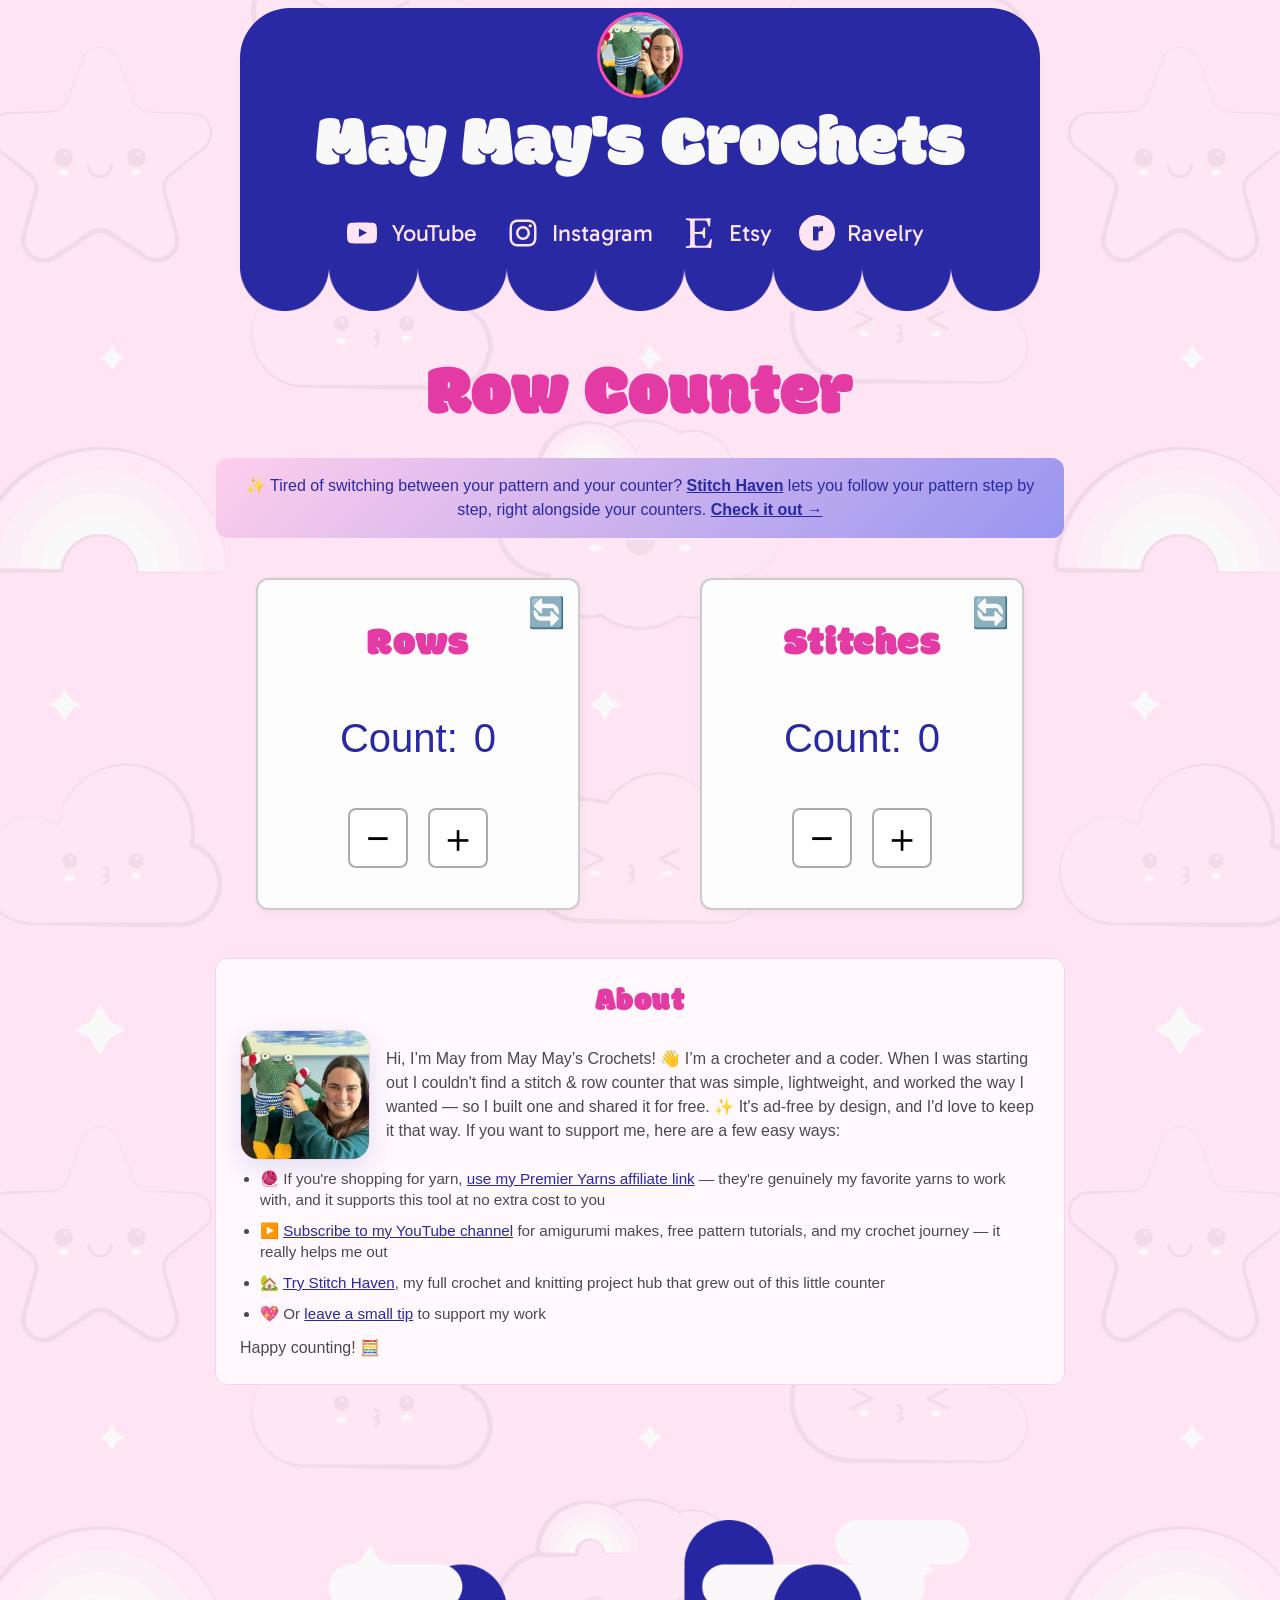
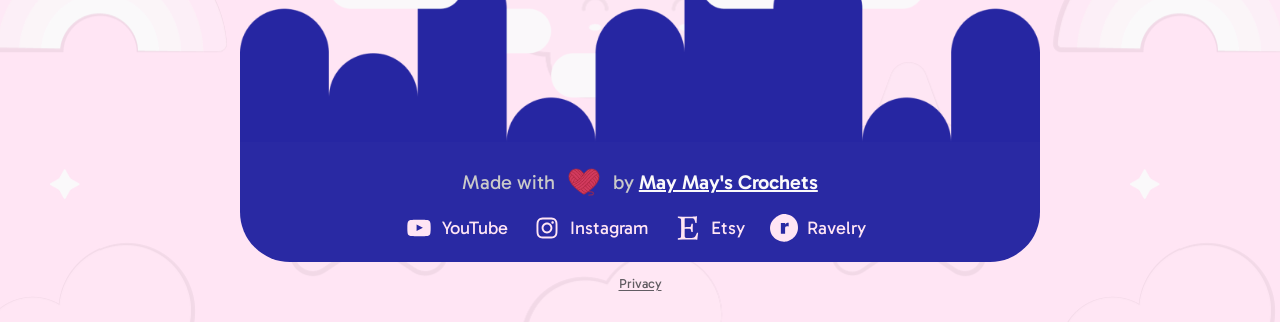
==== index.html @ 23182a5f "Add Etsy and Ravelry social links and move tip jar to the bottom of the list" ====
<!DOCTYPE html>
<html lang="en">
<head>
  <meta charset="UTF-8">
  <meta name="viewport" content="width=device-width, initial-scale=1">

  <script>
    // Redirect GitHub Pages URL to custom domain
    if (window.location.hostname === "maymillerricci.github.io") {
      window.location.replace("https://counter.maymayscrochets.com" + window.location.pathname + window.location.search + window.location.hash);
    }
  </script>

  <meta name="robots" content="max-image-preview:large">
  <title>Row and Stitch Counter for Crochet and Knitting</title>
  <meta name="description" content="Free, interactive row and stitch counter for crochet and knitting. Lightweight, easy to use, and no log-in required!">
  <link rel="canonical" href="https://counter.maymayscrochets.com/">
  <meta property="og:type" content="website">
  <meta property="og:title" content="Row and Stitch Counter for Crochet and Knitting">
  <meta property="og:url" content="https://counter.maymayscrochets.com/">
  <meta property="og:description" content="Free, interactive row and stitch counter for crochet and knitting. Lightweight, easy to use, and no log-in required!">
  <meta name="author" content="May May's Crochets">
  <meta property="og:site_name" content="May May&#039;s Crochets">
  <meta property="og:image" content="https://counter.maymayscrochets.com/yarn_heart.png">
  <meta property="og:image:width" content="1024">
  <meta property="og:image:height" content="1024">
  <meta property="og:image:alt" content="Yarn heart logo for row counter tool">
  <meta property="og:locale" content="en_US">
  <meta name="twitter:image" content="https://counter.maymayscrochets.com/yarn_heart.png">
  <meta name="twitter:card" content="summary_large_image">
  <meta name="twitter:title" content="Row and Stitch Counter for Crochet and Knitting">
  <meta name="twitter:description" content="Free, interactive row and stitch counter for crochet and knitting. Lightweight, easy to use, and no log-in required!">
  <meta name="google-site-verification" content="96zcWmvWQ5Y3mNIvaWmxEFenQrFo3_3DZJ_jO-Lgjtc">
  <link rel="icon" href="yarn_heart.png" sizes="32x32">
  <link rel="icon" href="yarn_heart.png" sizes="192x192">
  <link rel="apple-touch-icon" href="yarn_heart.png">
  <meta name="msapplication-TileImage" content="yarn_heart.png">
  <link rel="stylesheet" href="styles.css?v=20260907-links">
  <script src="counter.js?v=20260812-hygiene" defer></script>
</head>
<body>
  <div>
    <header class="site-header">
      <div class="site-header__panel">
        <a class="site-brand-logo" href="https://maymayscrochets.com/" target="_blank" rel="noopener">
          <img width="80" height="80" src="may_victor_frog_2-160.png" alt="May May's Crochets" decoding="async">
        </a>
        <p class="site-title">
          <a href="https://maymayscrochets.com" target="_blank" rel="noopener">May May's Crochets</a>
        </p>
        <ul class="social-links social-links--labeled">
          <li class="social-link">
            <a class="social-link__anchor"
               href="https://www.youtube.com/@MayMaysCrochets"
               target="_blank"
               rel="noopener nofollow">
              <svg width="24" height="24" viewBox="0 0 24 24" version="1.1"
                   xmlns="http://www.w3.org/2000/svg" aria-hidden="true"
                   focusable="false">
                <path
                  d="M21.8,8.001c0,0-0.195-1.378-0.795-1.985c-0.76-0.797-1.613-0.801-2.004-0.847c-2.799-0.202-6.997-0.202-6.997-0.202 h-0.009c0,0-4.198,0-6.997,0.202C4.608,5.216,3.756,5.22,2.995,6.016C2.395,6.623,2.2,8.001,2.2,8.001S2,9.62,2,11.238v1.517 c0,1.618,0.2,3.237,0.2,3.237s0.195,1.378,0.795,1.985c0.761,0.797,1.76,0.771,2.205,0.855c1.6,0.153,6.8,0.201,6.8,0.201 s4.203-0.006,7.001-0.209c0.391-0.047,1.243-0.051,2.004-0.847c0.6-0.607,0.795-1.985,0.795-1.985s0.2-1.618,0.2-3.237v-1.517 C22,9.62,21.8,8.001,21.8,8.001z M9.935,14.594l-0.001-5.62l5.404,2.82L9.935,14.594z"></path>
              </svg>
              <span class="social-link__label">YouTube</span>
            </a>
          </li>
          <li class="social-link">
            <a class="social-link__anchor"
               href="https://www.instagram.com/maymayscrochets/"
               target="_blank"
               rel="noopener nofollow">
              <svg width="24" height="24" viewBox="0 0 24 24" version="1.1"
                   xmlns="http://www.w3.org/2000/svg" aria-hidden="true"
                   focusable="false">
                <path
                  d="M12,4.622c2.403,0,2.688,0.009,3.637,0.052c0.877,0.04,1.354,0.187,1.671,0.31c0.42,0.163,0.72,0.358,1.035,0.673 c0.315,0.315,0.51,0.615,0.673,1.035c0.123,0.317,0.27,0.794,0.31,1.671c0.043,0.949,0.052,1.234,0.052,3.637 s-0.009,2.688-0.052,3.637c-0.04,0.877-0.187,1.354-0.31,1.671c-0.163,0.42-0.358,0.72-0.673,1.035 c-0.315,0.315-0.615,0.51-1.035,0.673c-0.317,0.123-0.794,0.27-1.671,0.31c-0.949,0.043-1.233,0.052-3.637,0.052 s-2.688-0.009-3.637-0.052c-0.877-0.04-1.354-0.187-1.671-0.31c-0.42-0.163-0.72-0.358-1.035-0.673 c-0.315-0.315-0.51-0.615-0.673-1.035c-0.123-0.317-0.27-0.794-0.31-1.671C4.631,14.688,4.622,14.403,4.622,12 s0.009-2.688,0.052-3.637c0.04-0.877,0.187-1.354,0.31-1.671c0.163-0.42,0.358-0.72,0.673-1.035 c0.315-0.315,0.615-0.51,1.035-0.673c0.317-0.123,0.794-0.27,1.671-0.31C9.312,4.631,9.597,4.622,12,4.622 M12,3 C9.556,3,9.249,3.01,8.289,3.054C7.331,3.098,6.677,3.25,6.105,3.472C5.513,3.702,5.011,4.01,4.511,4.511 c-0.5,0.5-0.808,1.002-1.038,1.594C3.25,6.677,3.098,7.331,3.054,8.289C3.01,9.249,3,9.556,3,12c0,2.444,0.01,2.751,0.054,3.711 c0.044,0.958,0.196,1.612,0.418,2.185c0.23,0.592,0.538,1.094,1.038,1.594c0.5,0.5,1.002,0.808,1.594,1.038 c0.572,0.222,1.227,0.375,2.185,0.418C9.249,20.99,9.556,21,12,21s2.751-0.01,3.711-0.054c0.958-0.044,1.612-0.196,2.185-0.418 c0.592-0.23,1.094-0.538,1.594-1.038c0.5-0.5,0.808-1.002,1.038-1.594c0.222-0.572,0.375-1.227,0.418-2.185 C20.99,14.751,21,14.444,21,12s-0.01-2.751-0.054-3.711c-0.044-0.958-0.196-1.612-0.418-2.185c-0.23-0.592-0.538-1.094-1.038-1.594 c-0.5-0.5-1.002-0.808-1.594-1.038c-0.572-0.222-1.227-0.375-2.185-0.418C14.751,3.01,14.444,3,12,3L12,3z M12,7.378 c-2.552,0-4.622,2.069-4.622,4.622S9.448,16.622,12,16.622s4.622-2.069,4.622-4.622S14.552,7.378,12,7.378z M12,15 c-1.657,0-3-1.343-3-3s1.343-3,3-3s3,1.343,3,3S13.657,15,12,15z M16.804,6.116c-0.596,0-1.08,0.484-1.08,1.08 s0.484,1.08,1.08,1.08c0.596,0,1.08-0.484,1.08-1.08S17.401,6.116,16.804,6.116z"></path>
              </svg>
              <span class="social-link__label">Instagram</span>
            </a>
          </li>
          <li class="social-link">
            <a class="social-link__anchor"
               href="https://www.etsy.com/shop/MayMaysCrochets"
               target="_blank"
               rel="noopener nofollow">
              <svg width="24" height="24" viewBox="0 0 24 24" version="1.1"
                   xmlns="http://www.w3.org/2000/svg" aria-hidden="true"
                   focusable="false">
                <path
                  d="M9.16033,4.038c0-.27174.02717-.43478.48913-.43478h6.22283c1.087,0,1.68478.92391,2.11957,2.663l.35326,1.38587h1.05978C19.59511,3.712,19.75815,2,19.75815,2s-2.663.29891-4.23913.29891h-7.962L3.29076,2.163v1.1413L4.731,3.57609c1.00543.19022,1.25.40761,1.33152,1.33152,0,0,.08152,2.71739.08152,7.20109s-.08152,7.17391-.08152,7.17391c0,.81522-.32609,1.11413-1.33152,1.30435l-1.44022.27174V22l4.2663-.13587h7.11957c1.60326,0,5.32609.13587,5.32609.13587.08152-.97826.625-5.40761.70652-5.89674H19.7038L18.644,18.52174c-.84239,1.90217-2.06522,2.038-3.42391,2.038H11.1712c-1.3587,0-2.01087-.54348-2.01087-1.712V12.65217s3.0163,0,3.99457.08152c.76087.05435,1.22283.27174,1.46739,1.33152l.32609,1.413h1.16848l-.08152-3.55978.163-3.587H15.02989l-.38043,1.57609c-.24457,1.03261-.40761,1.22283-1.46739,1.33152-1.38587.13587-4.02174.1087-4.02174.1087Z"></path>
              </svg>
              <span class="social-link__label">Etsy</span>
            </a>
          </li>
          <li class="social-link">
            <a class="social-link__anchor"
               href="https://www.ravelry.com/designers/may-mays-crochets"
               target="_blank"
               rel="noopener nofollow">
              <svg width="24" height="24" viewBox="0 0 32 32" version="1.1"
                   xmlns="http://www.w3.org/2000/svg" aria-hidden="true"
                   focusable="false">
                <path
                  d="M31.9225935,14.3830343 C31.843192,13.7034202 31.8108728,13.0142115 31.676409,12.3457909 C31.513217,11.5338519 31.3049377,10.7255108 31.04399,9.9399568 C30.5879302,8.56673641 29.921995,7.29385906 29.0146633,6.1605025 C28.6216459,5.66958121 28.2234414,5.17666106 27.7777556,4.73491185 C26.8480798,3.81383478 25.8118703,3.0246828 24.6810973,2.36105956 C23.5028429,1.6694522 22.2667332,1.10897041 20.952818,0.739580119 C20.2286284,0.536095643 19.4888778,0.382582797 18.7499252,0.239064276 C18.3042394,0.1527133 17.8461845,0.129526464 17.3941147,0.0759568771 C17.3733666,0.0735582388 17.3546135,0.0523702679 17.3350623,0.0395775307 C16.6276309,0.0399773037 15.9201995,0.0399773037 15.2127681,0.0399773037 C15.0543641,0.0655627781 14.8967581,0.100742805 14.7371571,0.115534408 C13.9690773,0.187093781 13.2233416,0.363793464 12.485586,0.582069542 C11.5774564,0.85031725 10.7100249,1.21930776 9.8717207,1.65705924 C8.99351621,2.11599869 8.16199501,2.65209433 7.36877805,3.24495774 C6.96339152,3.54798571 6.56239401,3.86020845 6.18733167,4.19921598 C5.51860349,4.80447236 4.8482793,5.41092806 4.22024938,6.05736106 C3.37197007,6.93086515 2.6405985,7.90071453 2.00857855,8.94612103 C1.44837905,9.8731947 0.988329177,10.8438436 0.661546135,11.8772569 C0.425735661,12.6236332 0.255361596,13.3828022 0.156009975,14.1619598 C0.0570573566,14.9391186 0.0147630923,15.7186761 0.0538653367,16.4970342 C0.098553616,17.3825314 0.180349127,18.2652303 0.344738155,19.1419326 C0.572568579,20.3568428 0.928877805,21.5237803 1.44438903,22.6451437 C1.87092269,23.5722174 2.40399002,24.4309299 3.02204489,25.2432687 C3.54034913,25.9240821 4.1272818,26.5397326 4.75451372,27.1110083 C5.59561097,27.8769734 6.51690773,28.5413962 7.50084788,29.1214669 C8.66753117,29.8094763 9.89206983,30.3575651 11.1752618,30.7829236 C12.0482793,31.0723593 12.9416459,31.2786422 13.8465835,31.4293566 C14.245586,31.495719 14.6533666,31.5117099 15.0567581,31.5524867 C15.0838903,31.5552851 15.1090274,31.5768729 15.1349626,31.5892659 C15.842394,31.5892659 16.5498254,31.5892659 17.2572569,31.5892659 C17.4220449,31.5636804 17.5860349,31.5277008 17.75202,31.5141085 C18.8257357,31.4265582 19.8623441,31.1635076 20.8734165,30.8097084 C22.0041895,30.4135334 23.0886783,29.9074207 24.0909726,29.2441972 C24.7317706,28.8204378 25.3657855,28.3846852 25.9798504,27.9233471 C26.3600998,27.6375094 26.7020449,27.2989016 27.0515711,26.9730866 C27.3121197,26.7300246 27.5618953,26.4749694 27.8080798,26.2171158 C28.6012968,25.3843885 29.285985,24.4685085 29.8737157,23.4802696 C30.5009476,22.4256683 31.0144638,21.3174974 31.3396509,20.1329699 C31.527581,19.4485585 31.6648379,18.7497552 31.8008978,18.052551 C31.8687282,17.705548 31.8830923,17.3477512 31.9237905,16.9951514 C31.9261845,16.9743632 31.9473317,16.9555738 31.9600998,16.9359849 C31.9600998,16.1240459 31.9600998,15.3121069 31.9600998,14.5001678 C31.9473317,14.4609901 31.9273815,14.4230116 31.9225935,14.3830343 Z M21.3326683,14.3074772 C21.3326683,14.3074772 20.2433915,14.1115884 19.4613466,14.1115884 C17.6738155,14.1115884 17.2548628,15.0910324 17.2548628,16.5462062 L17.2548628,22.702711 L12.4229426,22.702711 L12.4229426,10.1658286 L17.2548628,10.1658286 L17.2548628,12.264637 C17.8413965,10.5016379 19.0144638,9.88598744 21.3326683,9.88598744 L21.3326683,14.3074772 L21.3326683,14.3074772 Z"></path>
              </svg>
              <span class="social-link__label">Ravelry</span>
            </a>
          </li>
        </ul>
        <figure class="site-header__decoration">
          <img src="sub-elipses_1_bot.png" alt="" width="900" height="50">
        </figure>
      </div>
    </header>
    <div class="page-content">
      <main class="counter-page">
        <div class="counter-page__heading">
          <h1 class="page-title">Row Counter</h1>
        </div>
        <div class="counter-page__body">
          <!-- Stitch Haven Banner -->
          <div class="stitch-haven-banner">
            <p>
              ✨ Tired of switching between your pattern and your counter?
              <a href="https://stitchhaven.maymayscrochets.com?utm_source=counter"
                 target="_blank" rel="noopener" class="stitch-haven-link">
                Stitch Haven</a> lets you follow your pattern step by step, right alongside your counters.
              <a href="https://stitchhaven.maymayscrochets.com?utm_source=counter"
                 target="_blank" rel="noopener" class="stitch-haven-link">
                Check it out →
              </a>
            </p>
          </div>
          <div class="counter-wrapper">
            <!-- Rows Counter -->
          <div class="counter-box" data-counter-key="rowsCounter">
            <button class="reset-button" type="button" data-action="reset"
                    aria-label="Reset row count" title="Reset">🔄
              </button>
              <h2>Rows</h2>
              <div class="counter-display">
                Count: <span id="rowsCounter" role="status" aria-label="Row count">0</span>
              </div>
              <div class="counter-controls">
              <button class="control-button" type="button" data-action="decrease"
                      aria-label="Decrease row count" title="Decrease">
                  −
                </button>
              <button class="control-button" type="button" data-action="increase"
                      aria-label="Increase row count" title="Increase">
                  ＋
                </button>
              </div>
            </div>

            <!-- Stitches Counter -->
          <div class="counter-box" data-counter-key="stitchesCounter">
            <button class="reset-button" type="button" data-action="reset"
                    aria-label="Reset stitch count" title="Reset">🔄
              </button>
              <h2>Stitches</h2>
              <div class="counter-display">
                Count: <span id="stitchesCounter" role="status" aria-label="Stitch count">0</span>
              </div>
              <div class="counter-controls">
              <button class="control-button" type="button" data-action="decrease"
                      aria-label="Decrease stitch count" title="Decrease">
                  −
                </button>
              <button class="control-button" type="button" data-action="increase"
                      aria-label="Increase stitch count" title="Increase">
                  ＋
                </button>
              </div>
            </div>
          </div>
          <!-- Support Section -->
          <section class="about-card">
            <h2>About</h2>
            <div class="about-card__intro">
              <img class="about-card__photo" src="may_victor_frog.webp" alt="May holding a crocheted Victor Frog amigurumi plush" width="128" height="128" loading="lazy" decoding="async">
              <p class="about-card__bio">
                Hi, I’m May from May May’s Crochets! 👋 I’m a crocheter and a coder.
                When I was starting out I couldn't find a stitch & row counter that was simple, lightweight, and worked the way I wanted — so I built one and shared it for free. ✨
                It's ad-free by design, and I'd love to keep it that way. If you want to support me, here are a few easy ways:
              </p>
            </div>
            <ul class="about-card__links">
              <li>🧶 If you're shopping for yarn, <a href="https://referral.premieryarns.com/nnw3n" target="_blank" rel="noopener nofollow">use my Premier Yarns affiliate link</a> — they're genuinely my favorite yarns to work with, and it supports this tool at no extra cost to you</li>
              <li>▶️ <a href="https://www.youtube.com/@MayMaysCrochets?sub_confirmation=1" target="_blank" rel="noopener">Subscribe to my YouTube channel</a> for amigurumi makes, free pattern tutorials, and my crochet journey — it really helps me out</li>
              <li>🏡 <a href="https://stitchhaven.maymayscrochets.com?utm_source=counter&utm_content=support_section" target="_blank" rel="noopener">Try Stitch Haven</a>, my full crochet and knitting project hub that grew out of this little counter</li>
              <li>💖 Or <a href="https://buy.stripe.com/3cI8wP3OqcII6uLcLv7AI00" target="_blank" rel="noopener">leave a small tip</a> to support my work</li>
            </ul>
            <p class="about-card__closing">
              Happy counting! 🧮
            </p>
          </section>
        </div>
      </main>
    </div>
    <footer class="site-footer">
      <div class="site-footer__inner">
          <figure class="site-footer__decoration">
            <img src="footer_mountains-1024x284.png" alt="" width="1024" height="284">
          </figure>
        <div class="site-footer__panel">
          <div class="site-footer__content">
            <p class="footer-credit">
              <span class="footer-credit__made">
                Made with <img src="yarn_heart.png" alt="love" width="500" height="500">
              </span>
              <span class="footer-credit__by">
                by <a href="https://maymayscrochets.com" target="_blank" rel="noopener">May May's Crochets</a>
              </span>
            </p>
            <ul class="social-links social-links--labeled">
              <li class="social-link">
                <a class="social-link__anchor"
                   href="https://www.youtube.com/@MayMaysCrochets"
                   target="_blank"
                   rel="noopener nofollow">
                  <svg width="24" height="24" viewBox="0 0 24 24" version="1.1"
                       xmlns="http://www.w3.org/2000/svg" aria-hidden="true"
                       focusable="false">
                    <path
                      d="M21.8,8.001c0,0-0.195-1.378-0.795-1.985c-0.76-0.797-1.613-0.801-2.004-0.847c-2.799-0.202-6.997-0.202-6.997-0.202 h-0.009c0,0-4.198,0-6.997,0.202C4.608,5.216,3.756,5.22,2.995,6.016C2.395,6.623,2.2,8.001,2.2,8.001S2,9.62,2,11.238v1.517 c0,1.618,0.2,3.237,0.2,3.237s0.195,1.378,0.795,1.985c0.761,0.797,1.76,0.771,2.205,0.855c1.6,0.153,6.8,0.201,6.8,0.201 s4.203-0.006,7.001-0.209c0.391-0.047,1.243-0.051,2.004-0.847c0.6-0.607,0.795-1.985,0.795-1.985s0.2-1.618,0.2-3.237v-1.517 C22,9.62,21.8,8.001,21.8,8.001z M9.935,14.594l-0.001-5.62l5.404,2.82L9.935,14.594z"></path>
                  </svg>
                  <span class="social-link__label">YouTube</span>
                </a>
              </li>
              <li class="social-link">
                <a class="social-link__anchor"
                   href="https://www.instagram.com/maymayscrochets/"
                   target="_blank"
                   rel="noopener nofollow">
                  <svg width="24" height="24" viewBox="0 0 24 24" version="1.1"
                       xmlns="http://www.w3.org/2000/svg" aria-hidden="true"
                       focusable="false">
                    <path
                      d="M12,4.622c2.403,0,2.688,0.009,3.637,0.052c0.877,0.04,1.354,0.187,1.671,0.31c0.42,0.163,0.72,0.358,1.035,0.673 c0.315,0.315,0.51,0.615,0.673,1.035c0.123,0.317,0.27,0.794,0.31,1.671c0.043,0.949,0.052,1.234,0.052,3.637 s-0.009,2.688-0.052,3.637c-0.04,0.877-0.187,1.354-0.31,1.671c-0.163,0.42-0.358,0.72-0.673,1.035 c-0.315,0.315-0.615,0.51-1.035,0.673c-0.317,0.123-0.794,0.27-1.671,0.31c-0.949,0.043-1.233,0.052-3.637,0.052 s-2.688-0.009-3.637-0.052c-0.877-0.04-1.354-0.187-1.671-0.31c-0.42-0.163-0.72-0.358-1.035-0.673 c-0.315-0.315-0.51-0.615-0.673-1.035c-0.123-0.317-0.27-0.794-0.31-1.671C4.631,14.688,4.622,14.403,4.622,12 s0.009-2.688,0.052-3.637c0.04-0.877,0.187-1.354,0.31-1.671c0.163-0.42,0.358-0.72,0.673-1.035 c0.315-0.315,0.615-0.51,1.035-0.673c0.317-0.123,0.794-0.27,1.671-0.31C9.312,4.631,9.597,4.622,12,4.622 M12,3 C9.556,3,9.249,3.01,8.289,3.054C7.331,3.098,6.677,3.25,6.105,3.472C5.513,3.702,5.011,4.01,4.511,4.511 c-0.5,0.5-0.808,1.002-1.038,1.594C3.25,6.677,3.098,7.331,3.054,8.289C3.01,9.249,3,9.556,3,12c0,2.444,0.01,2.751,0.054,3.711 c0.044,0.958,0.196,1.612,0.418,2.185c0.23,0.592,0.538,1.094,1.038,1.594c0.5,0.5,1.002,0.808,1.594,1.038 c0.572,0.222,1.227,0.375,2.185,0.418C9.249,20.99,9.556,21,12,21s2.751-0.01,3.711-0.054c0.958-0.044,1.612-0.196,2.185-0.418 c0.592-0.23,1.094-0.538,1.594-1.038c0.5-0.5,0.808-1.002,1.038-1.594c0.222-0.572,0.375-1.227,0.418-2.185 C20.99,14.751,21,14.444,21,12s-0.01-2.751-0.054-3.711c-0.044-0.958-0.196-1.612-0.418-2.185c-0.23-0.592-0.538-1.094-1.038-1.594 c-0.5-0.5-1.002-0.808-1.594-1.038c-0.572-0.222-1.227-0.375-2.185-0.418C14.751,3.01,14.444,3,12,3L12,3z M12,7.378 c-2.552,0-4.622,2.069-4.622,4.622S9.448,16.622,12,16.622s4.622-2.069,4.622-4.622S14.552,7.378,12,7.378z M12,15 c-1.657,0-3-1.343-3-3s1.343-3,3-3s3,1.343,3,3S13.657,15,12,15z M16.804,6.116c-0.596,0-1.08,0.484-1.08,1.08 s0.484,1.08,1.08,1.08c0.596,0,1.08-0.484,1.08-1.08S17.401,6.116,16.804,6.116z"></path>
                  </svg>
                  <span class="social-link__label">Instagram</span>
                </a>
              </li>
              <li class="social-link">
                <a class="social-link__anchor"
                   href="https://www.etsy.com/shop/MayMaysCrochets"
                   target="_blank"
                   rel="noopener nofollow">
                  <svg width="24" height="24" viewBox="0 0 24 24" version="1.1"
                       xmlns="http://www.w3.org/2000/svg" aria-hidden="true"
                       focusable="false">
                    <path
                      d="M9.16033,4.038c0-.27174.02717-.43478.48913-.43478h6.22283c1.087,0,1.68478.92391,2.11957,2.663l.35326,1.38587h1.05978C19.59511,3.712,19.75815,2,19.75815,2s-2.663.29891-4.23913.29891h-7.962L3.29076,2.163v1.1413L4.731,3.57609c1.00543.19022,1.25.40761,1.33152,1.33152,0,0,.08152,2.71739.08152,7.20109s-.08152,7.17391-.08152,7.17391c0,.81522-.32609,1.11413-1.33152,1.30435l-1.44022.27174V22l4.2663-.13587h7.11957c1.60326,0,5.32609.13587,5.32609.13587.08152-.97826.625-5.40761.70652-5.89674H19.7038L18.644,18.52174c-.84239,1.90217-2.06522,2.038-3.42391,2.038H11.1712c-1.3587,0-2.01087-.54348-2.01087-1.712V12.65217s3.0163,0,3.99457.08152c.76087.05435,1.22283.27174,1.46739,1.33152l.32609,1.413h1.16848l-.08152-3.55978.163-3.587H15.02989l-.38043,1.57609c-.24457,1.03261-.40761,1.22283-1.46739,1.33152-1.38587.13587-4.02174.1087-4.02174.1087Z"></path>
                  </svg>
                  <span class="social-link__label">Etsy</span>
                </a>
              </li>
              <li class="social-link">
                <a class="social-link__anchor"
                   href="https://www.ravelry.com/designers/may-mays-crochets"
                   target="_blank"
                   rel="noopener nofollow">
                  <svg width="24" height="24" viewBox="0 0 32 32" version="1.1"
                       xmlns="http://www.w3.org/2000/svg" aria-hidden="true"
                       focusable="false">
                    <path
                      d="M31.9225935,14.3830343 C31.843192,13.7034202 31.8108728,13.0142115 31.676409,12.3457909 C31.513217,11.5338519 31.3049377,10.7255108 31.04399,9.9399568 C30.5879302,8.56673641 29.921995,7.29385906 29.0146633,6.1605025 C28.6216459,5.66958121 28.2234414,5.17666106 27.7777556,4.73491185 C26.8480798,3.81383478 25.8118703,3.0246828 24.6810973,2.36105956 C23.5028429,1.6694522 22.2667332,1.10897041 20.952818,0.739580119 C20.2286284,0.536095643 19.4888778,0.382582797 18.7499252,0.239064276 C18.3042394,0.1527133 17.8461845,0.129526464 17.3941147,0.0759568771 C17.3733666,0.0735582388 17.3546135,0.0523702679 17.3350623,0.0395775307 C16.6276309,0.0399773037 15.9201995,0.0399773037 15.2127681,0.0399773037 C15.0543641,0.0655627781 14.8967581,0.100742805 14.7371571,0.115534408 C13.9690773,0.187093781 13.2233416,0.363793464 12.485586,0.582069542 C11.5774564,0.85031725 10.7100249,1.21930776 9.8717207,1.65705924 C8.99351621,2.11599869 8.16199501,2.65209433 7.36877805,3.24495774 C6.96339152,3.54798571 6.56239401,3.86020845 6.18733167,4.19921598 C5.51860349,4.80447236 4.8482793,5.41092806 4.22024938,6.05736106 C3.37197007,6.93086515 2.6405985,7.90071453 2.00857855,8.94612103 C1.44837905,9.8731947 0.988329177,10.8438436 0.661546135,11.8772569 C0.425735661,12.6236332 0.255361596,13.3828022 0.156009975,14.1619598 C0.0570573566,14.9391186 0.0147630923,15.7186761 0.0538653367,16.4970342 C0.098553616,17.3825314 0.180349127,18.2652303 0.344738155,19.1419326 C0.572568579,20.3568428 0.928877805,21.5237803 1.44438903,22.6451437 C1.87092269,23.5722174 2.40399002,24.4309299 3.02204489,25.2432687 C3.54034913,25.9240821 4.1272818,26.5397326 4.75451372,27.1110083 C5.59561097,27.8769734 6.51690773,28.5413962 7.50084788,29.1214669 C8.66753117,29.8094763 9.89206983,30.3575651 11.1752618,30.7829236 C12.0482793,31.0723593 12.9416459,31.2786422 13.8465835,31.4293566 C14.245586,31.495719 14.6533666,31.5117099 15.0567581,31.5524867 C15.0838903,31.5552851 15.1090274,31.5768729 15.1349626,31.5892659 C15.842394,31.5892659 16.5498254,31.5892659 17.2572569,31.5892659 C17.4220449,31.5636804 17.5860349,31.5277008 17.75202,31.5141085 C18.8257357,31.4265582 19.8623441,31.1635076 20.8734165,30.8097084 C22.0041895,30.4135334 23.0886783,29.9074207 24.0909726,29.2441972 C24.7317706,28.8204378 25.3657855,28.3846852 25.9798504,27.9233471 C26.3600998,27.6375094 26.7020449,27.2989016 27.0515711,26.9730866 C27.3121197,26.7300246 27.5618953,26.4749694 27.8080798,26.2171158 C28.6012968,25.3843885 29.285985,24.4685085 29.8737157,23.4802696 C30.5009476,22.4256683 31.0144638,21.3174974 31.3396509,20.1329699 C31.527581,19.4485585 31.6648379,18.7497552 31.8008978,18.052551 C31.8687282,17.705548 31.8830923,17.3477512 31.9237905,16.9951514 C31.9261845,16.9743632 31.9473317,16.9555738 31.9600998,16.9359849 C31.9600998,16.1240459 31.9600998,15.3121069 31.9600998,14.5001678 C31.9473317,14.4609901 31.9273815,14.4230116 31.9225935,14.3830343 Z M21.3326683,14.3074772 C21.3326683,14.3074772 20.2433915,14.1115884 19.4613466,14.1115884 C17.6738155,14.1115884 17.2548628,15.0910324 17.2548628,16.5462062 L17.2548628,22.702711 L12.4229426,22.702711 L12.4229426,10.1658286 L17.2548628,10.1658286 L17.2548628,12.264637 C17.8413965,10.5016379 19.0144638,9.88598744 21.3326683,9.88598744 L21.3326683,14.3074772 L21.3326683,14.3074772 Z"></path>
                  </svg>
                  <span class="social-link__label">Ravelry</span>
                </a>
              </li>
            </ul>
          </div>
        </div>
      </div>
    </footer>
    <div class="page-legal">
      <a href="/privacy/">Privacy</a>
    </div>
  </div>
  <svg class="visual-filters" xmlns="http://www.w3.org/2000/svg" viewBox="0 0 0 0" width="0" height="0"
       focusable="false" role="none">
    <defs>
      <filter id="header-decoration-filter">
        <feColorMatrix color-interpolation-filters="sRGB" type="matrix"
                       values=" .299 .587 .114 0 0 .299 .587 .114 0 0 .299 .587 .114 0 0 .299 .587 .114 0 0 "/>
        <feComponentTransfer color-interpolation-filters="sRGB">
          <feFuncR type="table" tableValues="0.16078431372549 1"/>
          <feFuncG type="table" tableValues="0.16078431372549 0.89803921568627"/>
          <feFuncB type="table" tableValues="0.63921568627451 0.95686274509804"/>
          <feFuncA type="table" tableValues="1 1"/>
        </feComponentTransfer>
        <feComposite in2="SourceGraphic" operator="in"/>
      </filter>
      <filter id="footer-decoration-filter">
        <feColorMatrix color-interpolation-filters="sRGB" type="matrix"
                       values=" .299 .587 .114 0 0 .299 .587 .114 0 0 .299 .587 .114 0 0 .299 .587 .114 0 0 "/>
        <feComponentTransfer color-interpolation-filters="sRGB">
          <feFuncR type="table" tableValues="0.16078431372549 0.98039215686275"/>
          <feFuncG type="table" tableValues="0.16078431372549 0.97647058823529"/>
          <feFuncB type="table" tableValues="0.63921568627451 0.98039215686275"/>
          <feFuncA type="table" tableValues="1 1"/>
        </feComponentTransfer>
        <feComposite in2="SourceGraphic" operator="in"/>
      </filter>
    </defs>
  </svg>
</body>
</html>
---- styles.css ----
/*
 * Portions adapted from the Kawaii-Chan WordPress theme.
 * Copyright (C) 2022 Automattic. Licensed under GPLv2 or later.
 * Modified for the Row & Stitch Counter by May May's Crochets, August 12, 2026.
 * See LICENSE and README.md for details.
 */

@import url("https://fonts.googleapis.com/css2?family=Gabarito:wght@400;600&family=Modak&display=swap");

/* Design tokens */
:root {
  --color-background: #ffe5f4;
  --color-contrast: #2929a3;
  --color-primary: #ff4cb4;
  --color-secondary: #ff33aa;
  --color-surface: #faf9fa;
  --color-heading: #e43aa4;
  --color-text: #4a4a4a;
  --color-border: #f0d6eb;
  --font-body: Gabarito, system-ui;
  --font-heading: Modak, system-ui;
  --font-support: Inter, -apple-system, BlinkMacSystemFont, "Segoe UI", sans-serif;
  --font-size-medium: clamp(1rem, 1rem + ((1vw - 0.2rem) * 0.455), 1.25rem);
  --font-size-large: clamp(1.75rem, 1.75rem + ((1vw - 0.2rem) * 0.455), 2rem);
  --font-size-x-large: clamp(2rem, 2rem + ((1vw - 0.2rem) * 4.545), 4.5rem);
  --space-small: 0.44rem;
  --space-medium: 1rem;
  --space-large: 1.5rem;
  --content-width: 800px;
  --wide-width: 1200px;
}

/* Base */
body {
  background-color: var(--color-background);
  background-image: url("kawaii_pattern.png");
  background-position: 50% 0;
  background-size: 1080px;
  color: var(--color-contrast);
  font-family: var(--font-body);
  font-size: var(--font-size-medium);
  line-height: 1.5;
}

h1,
h2 {
  color: var(--color-heading);
  font-family: var(--font-heading);
  font-style: normal;
  font-weight: 400;
}

h1 {
  font-size: var(--font-size-x-large);
  line-height: 1.1;
}

h2 {
  font-size: var(--font-size-large);
  letter-spacing: 0.03rem;
  line-height: 1.2;
}

a {
  color: var(--color-primary);
  text-decoration: underline;
}

a:hover {
  color: var(--color-secondary);
  text-decoration: none;
}

/* Shared utilities */
.visually-hidden {
  word-wrap: normal !important;
  position: absolute;
  width: 1px;
  height: 1px;
  margin: -1px;
  padding: 0;
  overflow: hidden;
  border: 0;
  clip-path: inset(50%);
}

/* Header and social links */
.site-header,
.site-footer {
  padding-inline: var(--space-large);
}

.site-header__panel,
.site-footer__inner {
  width: 100%;
  max-width: var(--content-width);
  margin-inline: auto;
}

.site-header__panel {
  display: flex;
  flex-flow: column wrap;
  align-items: center;
  justify-content: space-between;
  gap: var(--space-medium);
  padding-top: var(--space-small);
  border-radius: 50px 50px 0 0;
  background-color: var(--color-contrast);
  color: var(--color-surface);
}

.site-brand-logo {
  display: inline-block;
  border-radius: 9999px;
  box-shadow: 0 0 0 3px var(--color-primary);
  line-height: 0;
}

.site-brand-logo img {
  box-sizing: border-box;
  width: 80px;
  height: 80px;
  border-radius: inherit;
  object-fit: cover;
}

.site-title {
  margin: 0;
  padding-bottom: var(--space-medium);
  color: var(--color-surface);
  font-family: var(--font-heading);
  font-size: var(--font-size-x-large);
  font-synthesis: none;
  font-style: normal;
  font-weight: 400;
  line-height: 1;
  text-align: center;
}

.site-title a {
  color: inherit;
  text-decoration: none;
}

.site-title a:hover {
  color: inherit;
  text-decoration: underline;
}

.social-links {
  display: flex;
  flex-wrap: wrap;
  align-items: center;
  gap: var(--space-medium);
  margin: 0;
  padding: 0;
  list-style: none;
}

.social-links--labeled {
  font-size: 36px;
  line-height: 1.5;
}

.social-links--icons {
  font-size: 48px;
  line-height: 1.5;
}

.site-footer .social-links--labeled {
  justify-content: center;
  font-size: 28px;
}

.social-link {
  display: block;
  margin: 0;
  padding: 0;
  border-radius: 9999px;
  color: var(--color-background);
  transition: transform 0.1s ease;
}

.social-link:hover {
  transform: scale(1.1);
}

.social-link__anchor {
  display: flex;
  align-items: center;
  color: inherit;
  line-height: 0;
  text-decoration: none;
}

.social-link__anchor:hover {
  color: inherit;
  text-decoration: none;
}

.social-link__anchor svg {
  display: block;
  width: 1em;
  height: 1em;
  fill: currentColor;
}

.social-link__label {
  margin-inline: 0.5em;
  font-size: 0.65em;
}

.site-header__decoration,
.site-footer__decoration {
  margin: 0;
  line-height: 1;
}

.site-header__decoration img,
.site-footer__decoration img {
  box-sizing: border-box;
  width: 100%;
  height: auto;
  vertical-align: bottom;
}

.site-header__decoration img {
  filter: url(#header-decoration-filter);
}

.site-footer__decoration img {
  filter: url(#footer-decoration-filter);
}

.visual-filters {
  visibility: hidden;
  position: absolute;
  left: -9999px;
  overflow: hidden;
}

/* Main counter */
.page-content {
  padding: 5vh var(--space-large) 15vh;
}

.counter-page {
  width: 100%;
  max-width: var(--wide-width);
  margin-inline: auto;
}

.counter-page__heading {
  display: flex;
  flex-flow: column wrap;
  align-items: center;
  gap: var(--space-medium);
}

.page-title {
  margin: 0;
  text-align: center;
}

.counter-page__body {
  margin-top: 2.5vh;
}

.stitch-haven-banner {
  max-width: var(--content-width);
  margin: 0 auto 2rem;
  padding: 1rem 1.5rem;
  border-radius: 12px;
  background: linear-gradient(135deg, rgb(255, 206, 236) 0%, rgb(152, 150, 240) 100%);
  text-align: center;
}

.stitch-haven-banner p {
  margin: 0;
  color: var(--color-contrast);
  font-family: var(--font-support);
  font-size: 1rem;
  line-height: 1.5;
}

.stitch-haven-link {
  color: var(--color-contrast);
  font-weight: 600;
  text-decoration: underline;
}

.stitch-haven-link:hover {
  color: var(--color-contrast);
  text-decoration: none;
}

.counter-page__body a:focus-visible {
  border-radius: 2px;
  outline: 2px solid var(--color-contrast);
  outline-offset: 2px;
  text-decoration: underline;
}

.counter-wrapper {
  display: flex;
  flex-wrap: wrap;
  justify-content: center;
  gap: 6em;
  max-width: var(--content-width);
  margin: 2em auto 0;
  font-family: sans-serif;
}

.counter-box {
  position: relative;
  min-width: 240px;
  padding: 2em;
  border: 2px solid #ccc;
  border-radius: 12px;
  background-color: #fdfdfd;
  box-shadow: 2px 2px 8px rgba(0, 0, 0, 0.05);
  text-align: center;
}

.counter-box h2 {
  margin: 0 0 1em;
  font-size: 2em;
}

.reset-button {
  position: absolute;
  top: 10px;
  right: 10px;
  display: flex;
  align-items: center;
  justify-content: center;
  width: 44px;
  height: 44px;
  padding: 0;
  border: none;
  background: none;
  font-size: 1.5em;
  cursor: pointer;
  touch-action: manipulation;
}

.counter-display {
  display: flex;
  align-items: center;
  justify-content: center;
  gap: 0.4em;
  margin-bottom: 1em;
  font-size: 2em;
}

.counter-controls {
  display: flex;
  justify-content: center;
  gap: 1em;
}

.control-button {
  width: 60px;
  height: 60px;
  padding: 0;
  border: 2px solid #aaa;
  border-radius: 8px;
  background-color: #fff;
  font-size: 2em;
  cursor: pointer;
  touch-action: manipulation;
  transition: background-color 0.2s, transform 0.2s;
}

.control-button:hover {
  background-color: #f0f0f0;
  transform: scale(1.05);
}

/* About */
.about-card {
  max-width: var(--content-width);
  margin: 3rem auto 0;
  padding: 1.5rem;
  border: 1px solid var(--color-border);
  border-radius: 12px;
  background-color: #fff8fd;
  font-family: var(--font-support);
}

.about-card h2 {
  margin: 0;
  text-align: center;
}

.about-card__intro {
  display: flex;
  flex-wrap: wrap;
  align-items: center;
  justify-content: center;
  gap: 1rem;
  margin: 0.5rem 0;
}

.about-card__photo {
  flex-shrink: 0;
  width: 128px;
  height: 128px;
  border: 1px solid var(--color-border);
  border-radius: 18px;
  box-shadow: 0 8px 24px rgba(41, 41, 163, 0.12);
  object-fit: cover;
}

.about-card__bio,
.about-card__closing {
  color: var(--color-text);
  font-size: 1rem;
  line-height: 1.5;
}

.about-card__bio {
  flex: 1 1 18rem;
  min-width: 0;
  margin: 0;
}

.about-card__links {
  margin: 0;
  padding-left: 1.25rem;
  color: var(--color-text);
  font-size: 0.95rem;
  line-height: 1.4;
}

.about-card__links li:not(:last-child) {
  margin-bottom: 0.6rem;
}

.about-card__links a {
  color: var(--color-contrast);
}

.about-card__closing {
  margin: 0.75rem 0 0;
}

/* Footer */
.site-footer__panel {
  padding: var(--space-medium) 0 1.25rem;
  border-radius: 0 0 50px 50px;
  background-color: var(--color-contrast);
  color: var(--color-background);
}

.site-footer__content {
  display: flex;
  flex-flow: column wrap;
  align-items: center;
  gap: 0.5rem;
}

.footer-credit {
  display: flex;
  align-items: center;
  justify-content: center;
  gap: 0.3rem;
  margin: 0;
  color: #c9c9c9;
  font-size: 1.25rem;
  font-weight: 400;
}

.footer-credit img {
  width: 3rem;
  height: 3rem;
}

.footer-credit__made {
  display: inline-flex;
  align-items: center;
  gap: 0.3rem;
}

.footer-credit__made,
.footer-credit__by,
.footer-credit a {
  white-space: nowrap;
}

.footer-credit a {
  color: var(--color-surface);
  font-weight: 600;
}

.page-legal {
  display: flex;
  align-items: center;
  justify-content: center;
  gap: 0.4rem;
  padding: 0.75rem 1rem 1.25rem;
  color: #625d63;
  font-size: 0.825rem;
  text-align: center;
}

.page-legal a {
  color: inherit;
  text-underline-offset: 2px;
}

.page-legal a:hover {
  color: var(--color-text);
}

/* Privacy page */
.privacy-shell {
  width: min(100%, 720px);
  margin: 0 auto;
}

.privacy-brand {
  display: flex;
  align-items: center;
  justify-content: center;
  gap: 0.75rem;
  margin-bottom: 1.5rem;
  color: var(--color-contrast);
  font-family: var(--font-heading);
  font-size: var(--font-size-large);
  text-decoration: none;
}

.privacy-brand img {
  width: 64px;
  height: 64px;
  border: 3px solid var(--color-primary);
  border-radius: 50%;
  object-fit: cover;
}

.privacy-card {
  padding: clamp(1.5rem, 5vw, 3rem);
  border: 1px solid var(--color-border);
  border-radius: 24px;
  background-color: var(--color-surface);
  box-shadow: 0 8px 24px rgba(41, 41, 163, 0.12);
  color: var(--color-text);
}

.privacy-card h1 {
  margin: 0 0 0.5rem;
  font-size: clamp(2.5rem, 6vw, 3.75rem);
  text-align: center;
}

.privacy-card h2 {
  margin: 1.5rem 0 0.4rem;
  font-size: var(--font-size-large);
}

.privacy-card p {
  margin: 0.5rem 0 0;
  font-size: 1rem;
}

.privacy-card p + p {
  margin-top: 0.75rem;
}

.privacy-updated,
.privacy-back {
  text-align: center;
}

.privacy-updated {
  color: #666;
  font-size: 0.875rem;
}

.privacy-card .privacy-contact {
  margin-top: 1.5rem;
}

.privacy-back {
  margin-top: 1.5rem;
}

/* Responsive adjustments */
@media (max-width: 768px) {
  .social-links--labeled {
    justify-content: center;
  }

  .counter-wrapper {
    gap: 2em;
  }
}

@media (max-width: 480px) {
  .footer-credit {
    flex-direction: column;
    gap: 0.25rem;
    font-size: 1rem;
    white-space: nowrap;
  }

  .footer-credit img {
    width: 2rem;
    height: 2rem;
  }

  .site-footer .social-links--labeled {
    gap: 0.75rem;
    font-size: 24px;
  }
}
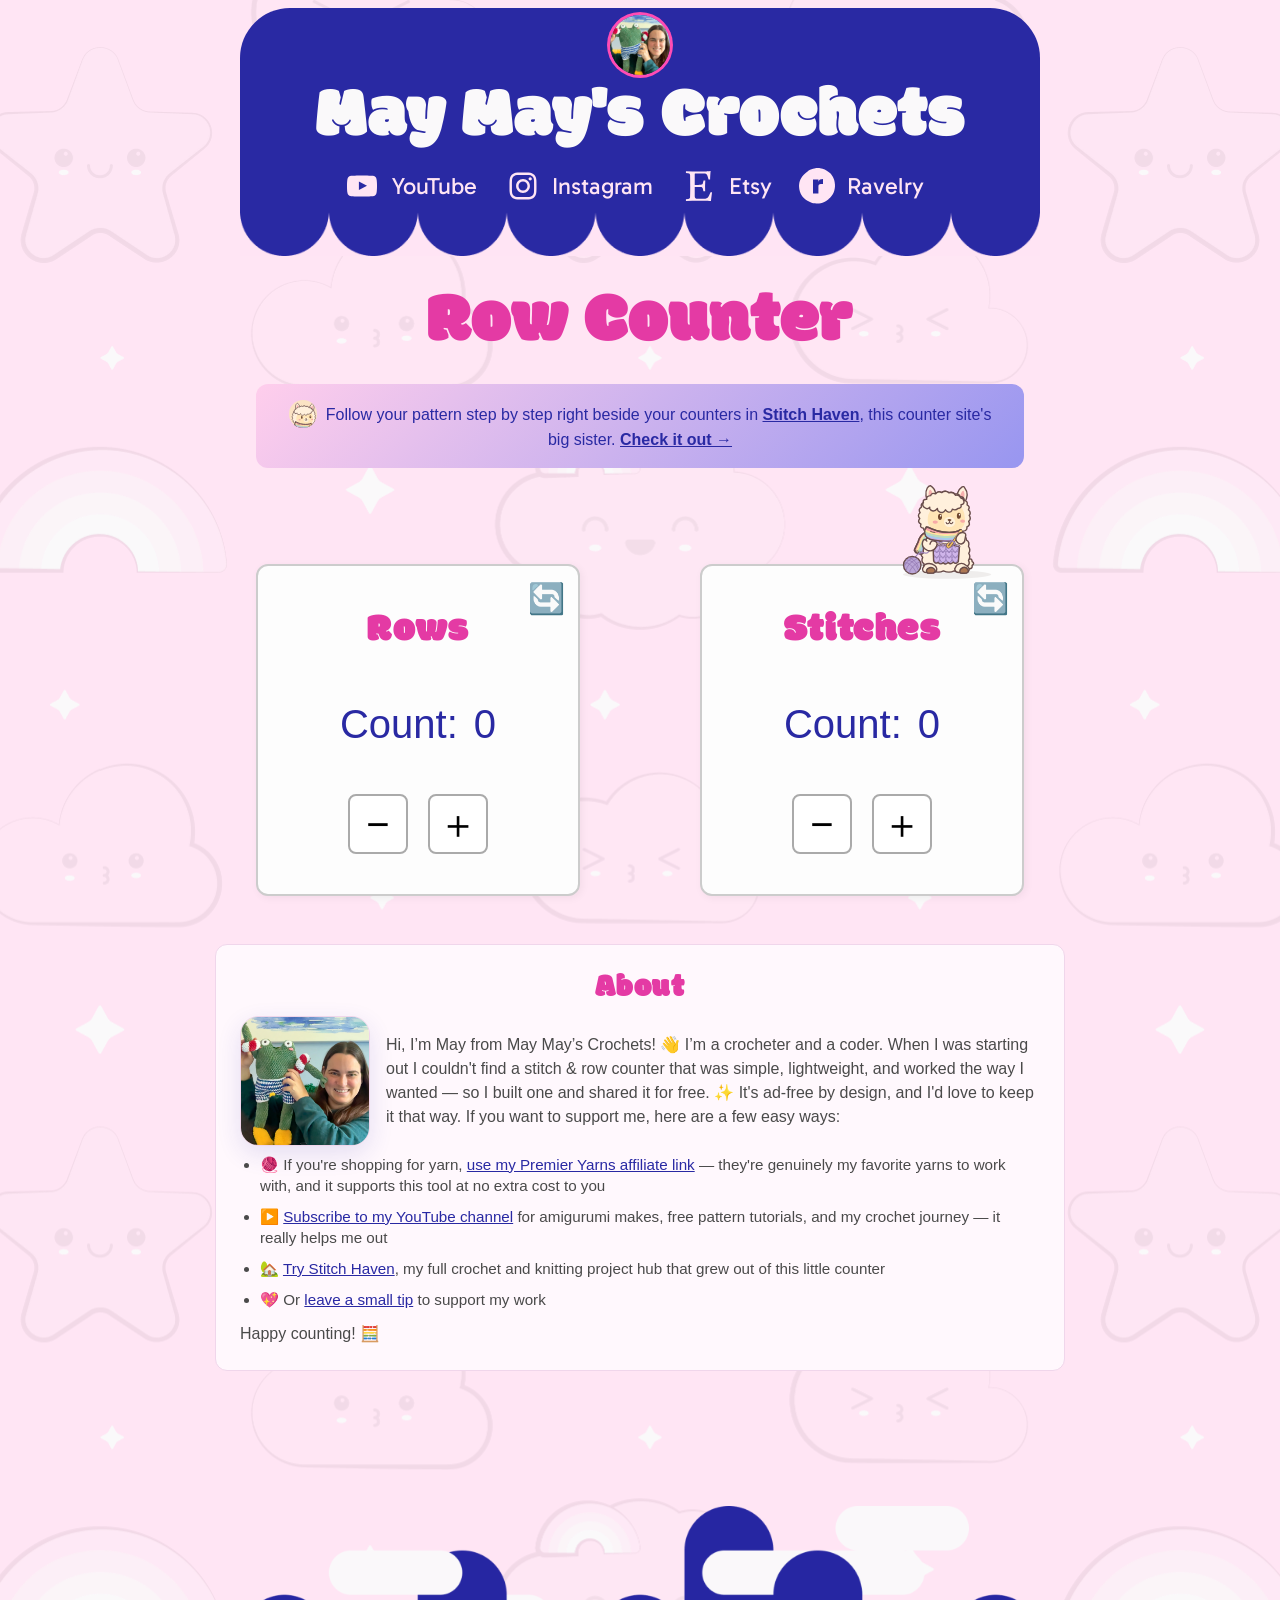
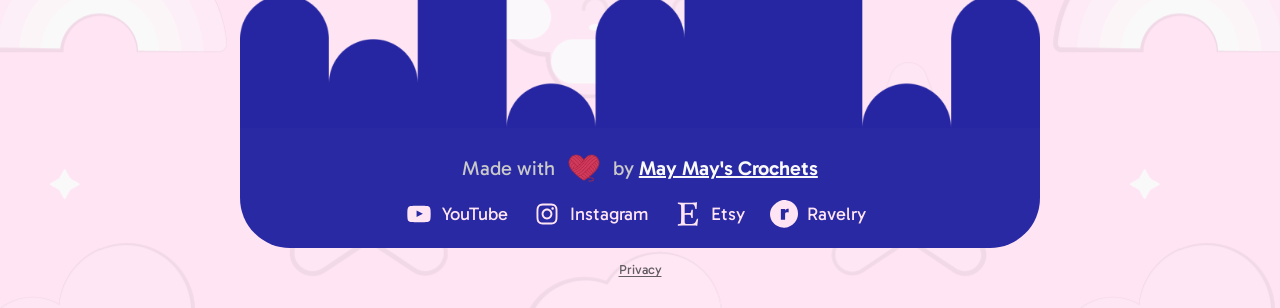
==== commit 13d2c67f: "Add Andie the crafting buddy and a tighter header Andie perches on a counter card (Stitches on deskt" ====
--- a/index.html
+++ b/index.html
@@ -35,8 +35,9 @@
   <link rel="icon" href="yarn_heart.png" sizes="192x192">
   <link rel="apple-touch-icon" href="yarn_heart.png">
   <meta name="msapplication-TileImage" content="yarn_heart.png">
-  <link rel="stylesheet" href="styles.css?v=20260907-links">
+  <link rel="stylesheet" href="styles.css?v=20261111-andie">
   <script src="counter.js?v=20260812-hygiene" defer></script>
+  <script src="buddy.js?v=20261111-andie" defer></script>
 </head>
 <body>
   <div>
@@ -120,10 +121,11 @@
           <!-- Stitch Haven Banner -->
           <div class="stitch-haven-banner">
             <p>
-              ✨ Tired of switching between your pattern and your counter?
+              <img class="stitch-haven-banner__buddy" src="andie_avatar.svg" alt="" width="220" height="220">
+              Follow your pattern step by step right beside your counters in
               <a href="https://stitchhaven.maymayscrochets.com?utm_source=counter"
                  target="_blank" rel="noopener" class="stitch-haven-link">
-                Stitch Haven</a> lets you follow your pattern step by step, right alongside your counters.
+                Stitch Haven</a>, this counter site's big sister.
               <a href="https://stitchhaven.maymayscrochets.com?utm_source=counter"
                  target="_blank" rel="noopener" class="stitch-haven-link">
                 Check it out →
@@ -133,6 +135,12 @@
           <div class="counter-wrapper">
             <!-- Rows Counter -->
           <div class="counter-box" data-counter-key="rowsCounter">
+            <div class="crafting-buddy crafting-buddy--narrow">
+              <button class="crafting-buddy__toggle" type="button"
+                      aria-label="Tuck Andie away" title="Tuck Andie away">
+                <img src="andie.svg" alt="" width="345" height="370">
+              </button>
+            </div>
             <button class="reset-button" type="button" data-action="reset"
                     aria-label="Reset row count" title="Reset">🔄
               </button>
@@ -154,6 +162,12 @@
 
             <!-- Stitches Counter -->
           <div class="counter-box" data-counter-key="stitchesCounter">
+            <div class="crafting-buddy crafting-buddy--wide">
+              <button class="crafting-buddy__toggle" type="button"
+                      aria-label="Tuck Andie away" title="Tuck Andie away">
+                <img src="andie.svg" alt="" width="345" height="370">
+              </button>
+            </div>
             <button class="reset-button" type="button" data-action="reset"
                     aria-label="Reset stitch count" title="Reset">🔄
               </button>
--- a/styles.css
+++ b/styles.css
@@ -102,7 +102,7 @@
   flex-flow: column wrap;
   align-items: center;
   justify-content: space-between;
-  gap: var(--space-medium);
+  gap: var(--space-small);
   padding-top: var(--space-small);
   border-radius: 50px 50px 0 0;
   background-color: var(--color-contrast);
@@ -118,15 +118,15 @@
 
 .site-brand-logo img {
   box-sizing: border-box;
-  width: 80px;
-  height: 80px;
+  width: 60px;
+  height: 60px;
   border-radius: inherit;
   object-fit: cover;
 }
 
 .site-title {
   margin: 0;
-  padding-bottom: var(--space-medium);
+  padding-bottom: var(--space-small);
   color: var(--color-surface);
   font-family: var(--font-heading);
   font-size: var(--font-size-x-large);
@@ -241,7 +241,7 @@
 
 /* Main counter */
 .page-content {
-  padding: 5vh var(--space-large) 15vh;
+  padding: 3vh var(--space-large) 15vh;
 }
 
 .counter-page {
@@ -267,7 +267,8 @@
 }
 
 .stitch-haven-banner {
-  max-width: var(--content-width);
+  box-sizing: border-box;
+  max-width: 768px;
   margin: 0 auto 2rem;
   padding: 1rem 1.5rem;
   border-radius: 12px;
@@ -283,6 +284,16 @@
   line-height: 1.5;
 }
 
+.stitch-haven-banner__buddy {
+  display: inline-block;
+  width: 1.75em;
+  height: 1.75em;
+  margin-right: 0.3em;
+  border-radius: 50%;
+  background: #fbe3c4;
+  vertical-align: -0.5em;
+}
+
 .stitch-haven-link {
   color: var(--color-contrast);
   font-weight: 600;
@@ -304,8 +315,9 @@
 .counter-wrapper {
   display: flex;
   flex-wrap: wrap;
-  justify-content: center;
-  gap: 6em;
+  flex-direction: column;
+  align-items: center;
+  gap: 2em;
   max-width: var(--content-width);
   margin: 2em auto 0;
   font-family: sans-serif;
@@ -320,6 +332,96 @@
   background-color: #fdfdfd;
   box-shadow: 2px 2px 8px rgba(0, 0, 0, 0.05);
   text-align: center;
+}
+
+/* Crafting buddy: Andie perches on a counter card and can tuck down to peek */
+.counter-box:has(.crafting-buddy--narrow) {
+  margin-top: 3.5rem;
+}
+
+.crafting-buddy {
+  position: absolute;
+  bottom: calc(100% - 2px);
+  right: 1.5rem;
+  height: 6.5rem;
+}
+
+.crafting-buddy--wide {
+  display: none;
+}
+
+.crafting-buddy--hiding {
+  overflow: hidden;
+}
+
+.crafting-buddy__toggle {
+  display: block;
+  height: 100%;
+  padding: 0;
+  border: 0;
+  background: none;
+  cursor: pointer;
+}
+
+.crafting-buddy__toggle img {
+  display: block;
+  width: auto;
+  height: 100%;
+  transform: translateY(13%);
+  transition: transform 0.35s ease;
+  pointer-events: none;
+}
+
+.crafting-buddy--hiding .crafting-buddy__toggle img {
+  transform: translateY(58%);
+}
+
+.crafting-buddy__toggle:focus-visible {
+  outline: 3px solid var(--color-primary);
+  outline-offset: 2px;
+  border-radius: 8px;
+}
+
+.crafting-buddy__toggle:hover img,
+.crafting-buddy__toggle:active img {
+  transform: translateY(calc(13% - 4px));
+}
+
+.crafting-buddy--hiding .crafting-buddy__toggle:hover img,
+.crafting-buddy--hiding .crafting-buddy__toggle:active img {
+  transform: translateY(calc(58% - 8px));
+}
+
+@media (prefers-reduced-motion: reduce) {
+  .crafting-buddy__toggle img {
+    transition: none;
+  }
+}
+
+/* Side by side from 720px, with Andie on Stitches; stacked below, with Andie on Rows */
+@media (min-width: 720px) {
+  .counter-wrapper {
+    flex-direction: row;
+    align-items: flex-end;
+    justify-content: center;
+    column-gap: clamp(1.5rem, calc(100vw - 720px), 6em);
+  }
+
+  .counter-box:has(.crafting-buddy--narrow) {
+    margin-top: 0;
+  }
+
+  .counter-box:has(.crafting-buddy--wide) {
+    margin-top: 3.5rem;
+  }
+
+  .crafting-buddy--narrow {
+    display: none;
+  }
+
+  .crafting-buddy--wide {
+    display: block;
+  }
 }
 
 .counter-box h2 {
@@ -591,10 +693,6 @@
   .social-links--labeled {
     justify-content: center;
   }
-
-  .counter-wrapper {
-    gap: 2em;
-  }
 }
 
 @media (max-width: 480px) {
@@ -615,3 +713,26 @@
     font-size: 24px;
   }
 }
+
+/* Header links: one row down to small tablets, two by two on phones */
+@media (max-width: 720px) {
+  .stitch-haven-banner p {
+    text-wrap: balance;
+  }
+
+  .site-header .social-links--labeled {
+    flex-wrap: nowrap;
+    font-size: 24px;
+  }
+}
+
+@media (max-width: 480px) {
+  .site-header .social-links--labeled {
+    display: grid;
+    grid-template-columns: repeat(2, auto);
+    justify-content: center;
+    column-gap: 1.25rem;
+    row-gap: 0.25rem;
+    font-size: 24px;
+  }
+}
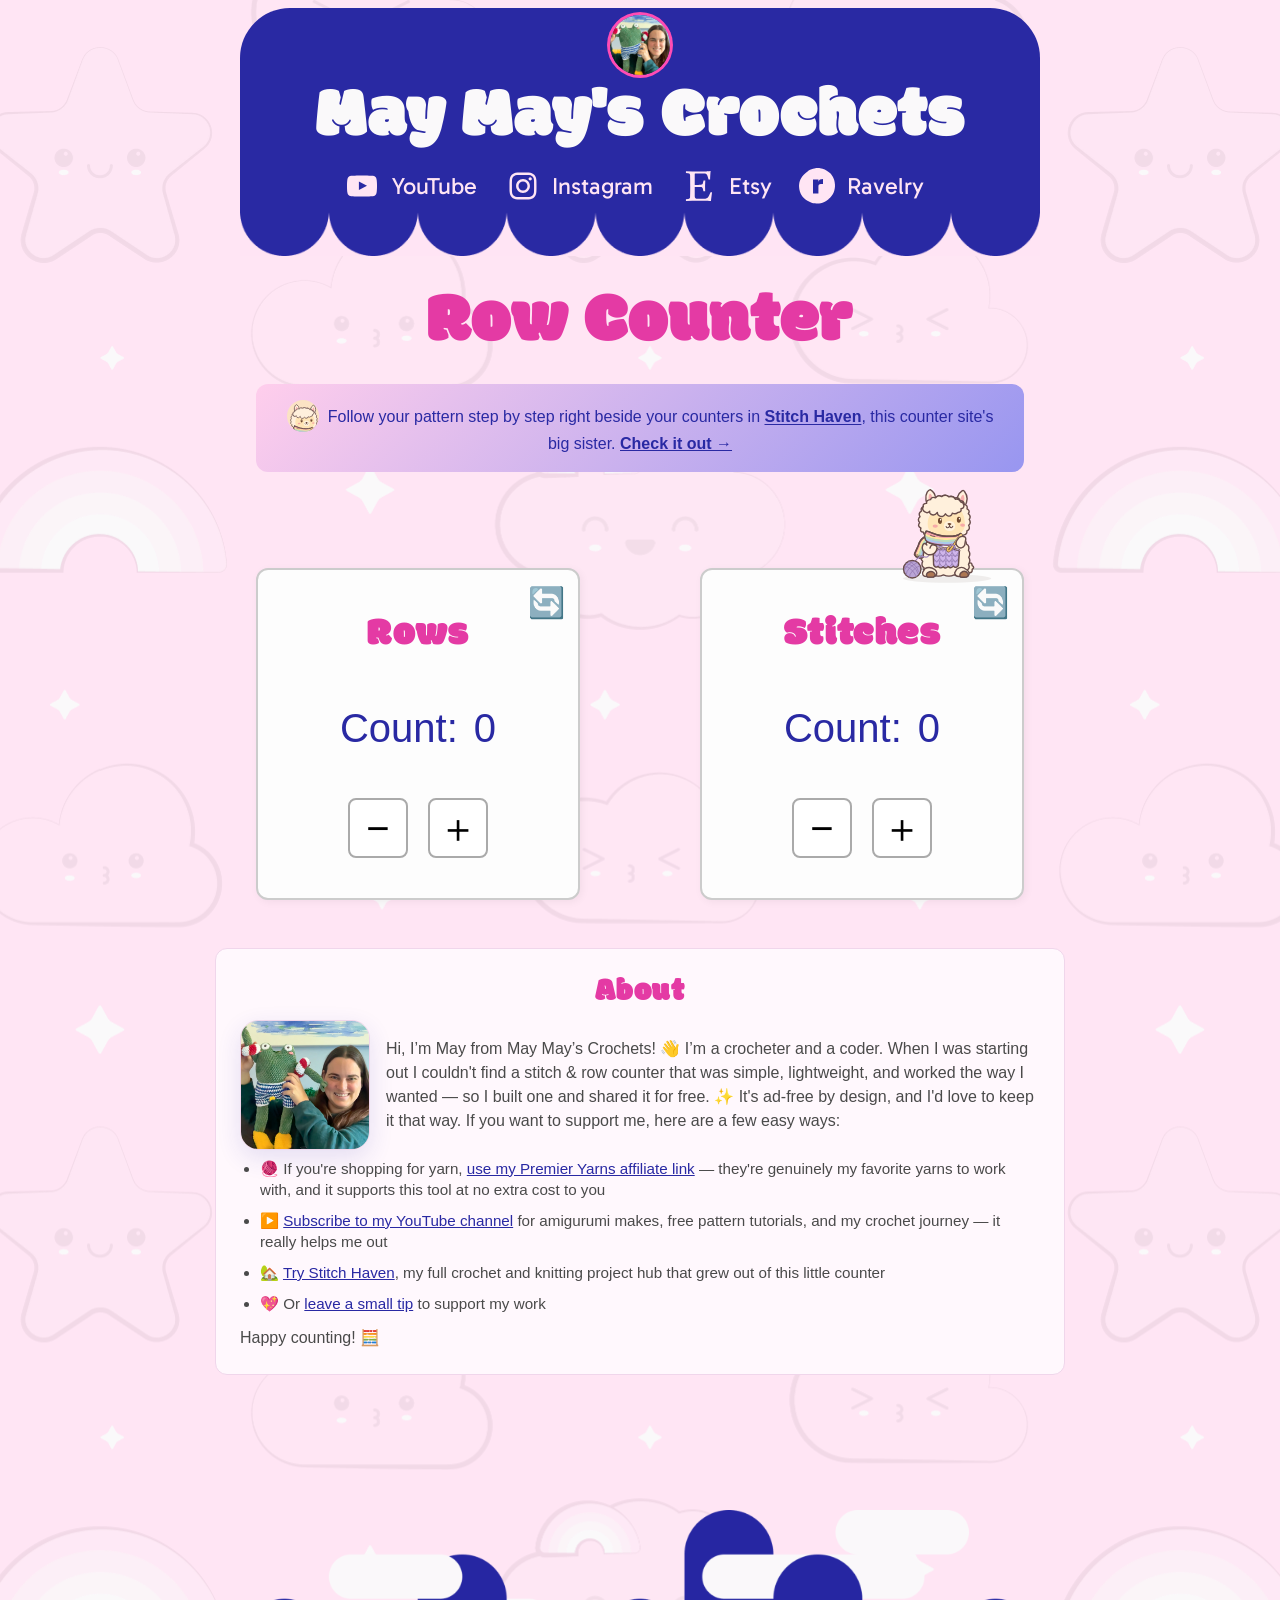
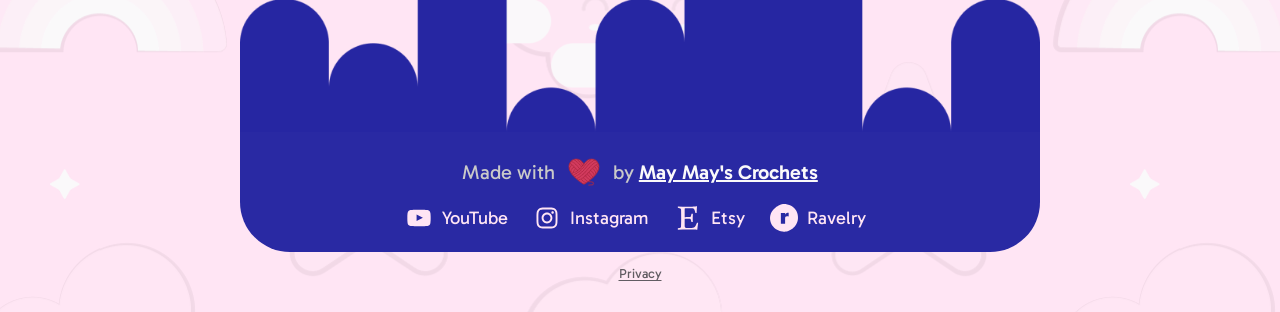
==== commit f005fe00: "Let Andie rise from behind the card and refine her banner avatar Co-Authored-By: Claude Opus 5.5 <no" ====
--- a/index.html
+++ b/index.html
@@ -35,9 +35,9 @@
   <link rel="icon" href="yarn_heart.png" sizes="192x192">
   <link rel="apple-touch-icon" href="yarn_heart.png">
   <meta name="msapplication-TileImage" content="yarn_heart.png">
-  <link rel="stylesheet" href="styles.css?v=20261111-andie">
+  <link rel="stylesheet" href="styles.css?v=20261111-andie3">
   <script src="counter.js?v=20260812-hygiene" defer></script>
-  <script src="buddy.js?v=20261111-andie" defer></script>
+  <script src="buddy.js?v=20261111-andie2" defer></script>
 </head>
 <body>
   <div>
--- a/styles.css
+++ b/styles.css
@@ -286,12 +286,12 @@
 
 .stitch-haven-banner__buddy {
   display: inline-block;
-  width: 1.75em;
-  height: 1.75em;
+  width: 2em;
+  height: 2em;
   margin-right: 0.3em;
   border-radius: 50%;
   background: #fbe3c4;
-  vertical-align: -0.5em;
+  vertical-align: -0.6em;
 }
 
 .stitch-haven-link {
@@ -350,7 +350,8 @@
   display: none;
 }
 
-.crafting-buddy--hiding {
+.crafting-buddy--hiding,
+.crafting-buddy--returning {
   overflow: hidden;
 }
 
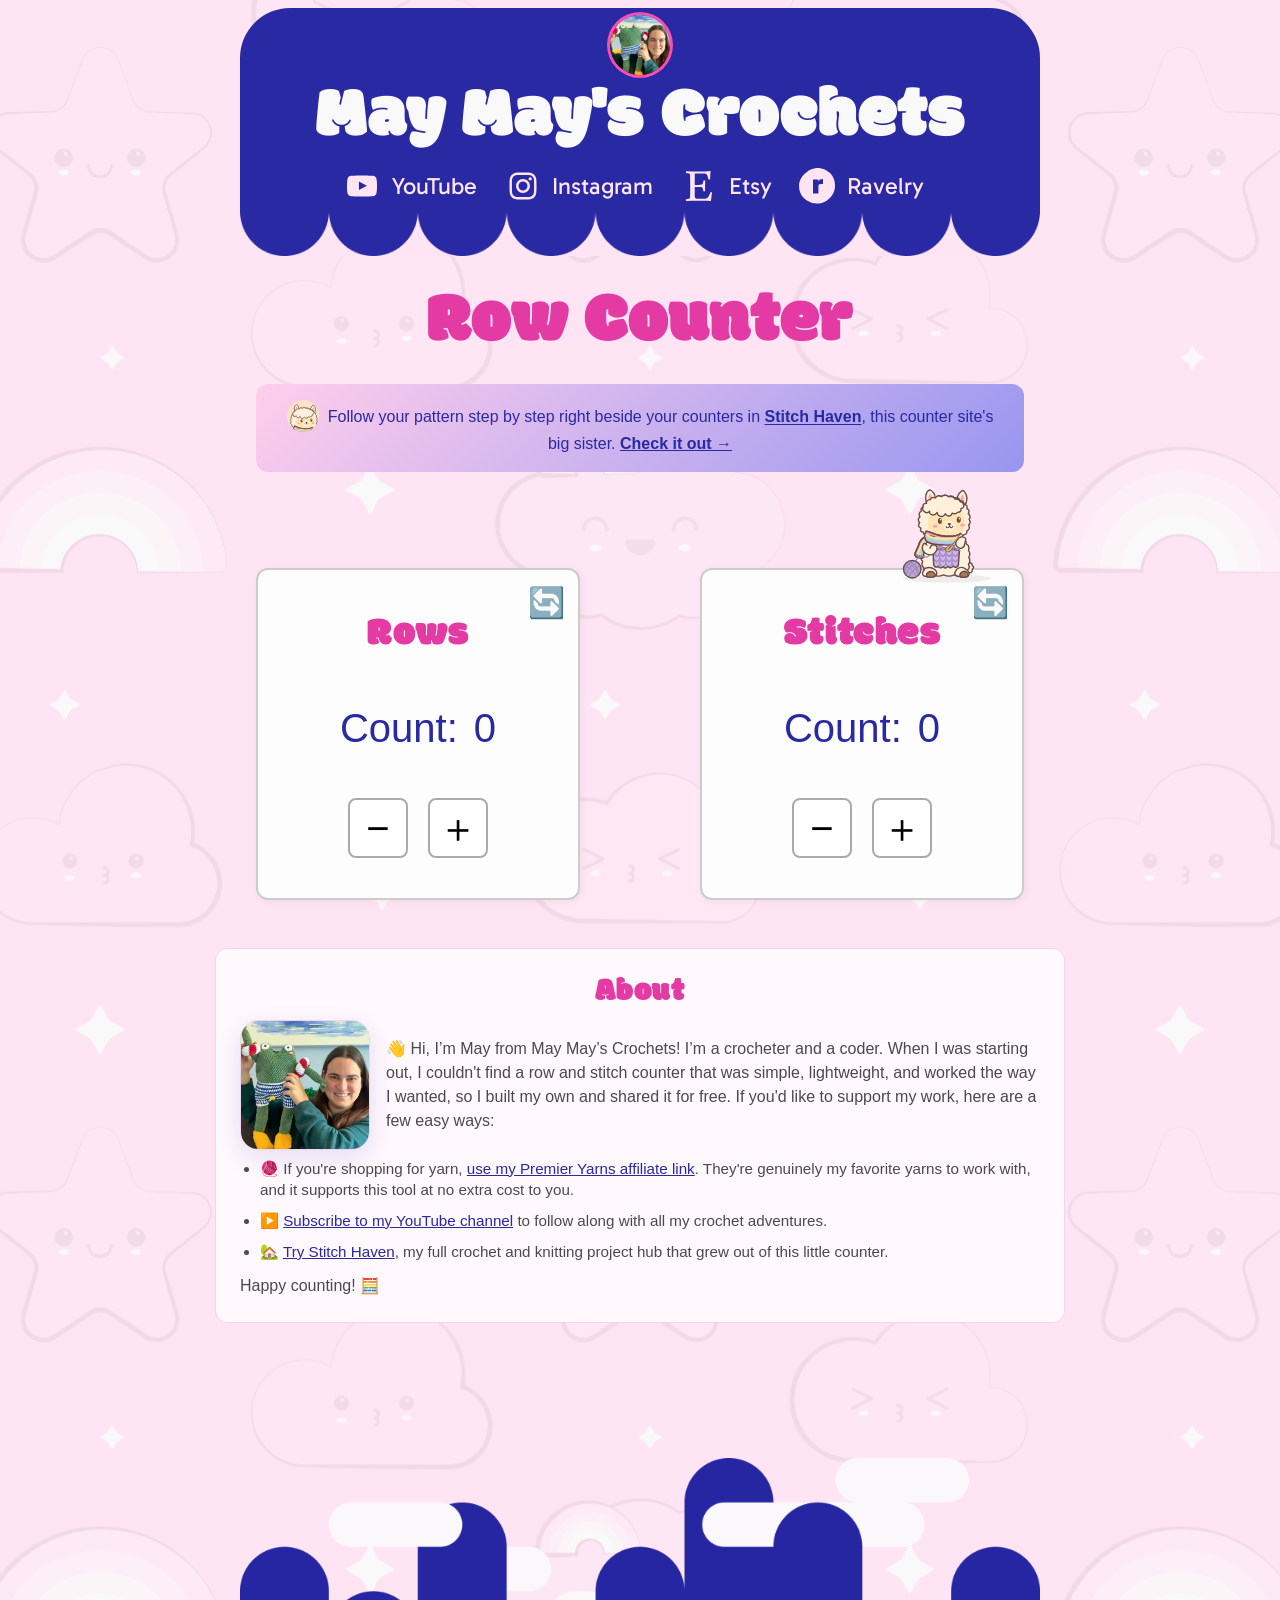
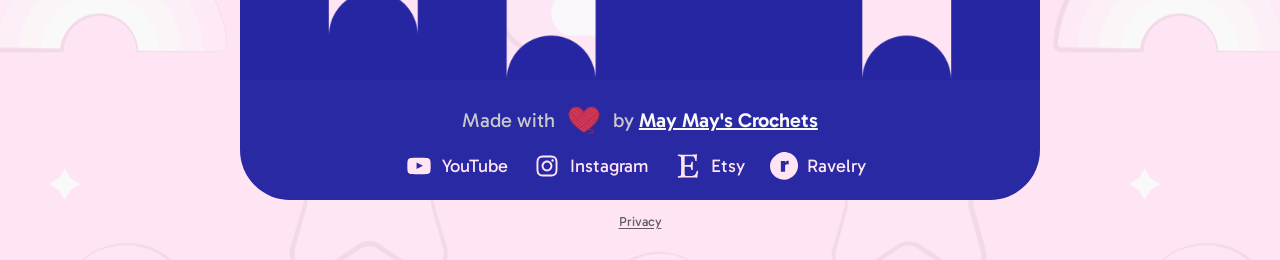
==== commit 4cdaa687: "Tighten the About section Drop the tip link and sparkle, lead with the wave next to the photo, remov" ====
--- a/index.html
+++ b/index.html
@@ -193,16 +193,15 @@
             <div class="about-card__intro">
               <img class="about-card__photo" src="may_victor_frog.webp" alt="May holding a crocheted Victor Frog amigurumi plush" width="128" height="128" loading="lazy" decoding="async">
               <p class="about-card__bio">
-                Hi, I’m May from May May’s Crochets! 👋 I’m a crocheter and a coder.
-                When I was starting out I couldn't find a stitch & row counter that was simple, lightweight, and worked the way I wanted — so I built one and shared it for free. ✨
-                It's ad-free by design, and I'd love to keep it that way. If you want to support me, here are a few easy ways:
+                👋 Hi, I’m May from May May’s Crochets! I’m a crocheter and a coder.
+                When I was starting out, I couldn't find a row and stitch counter that was simple, lightweight, and worked the way I wanted, so I built my own and shared it for free.
+                If you'd like to support my work, here are a few easy ways:
               </p>
             </div>
             <ul class="about-card__links">
-              <li>🧶 If you're shopping for yarn, <a href="https://referral.premieryarns.com/nnw3n" target="_blank" rel="noopener nofollow">use my Premier Yarns affiliate link</a> — they're genuinely my favorite yarns to work with, and it supports this tool at no extra cost to you</li>
-              <li>▶️ <a href="https://www.youtube.com/@MayMaysCrochets?sub_confirmation=1" target="_blank" rel="noopener">Subscribe to my YouTube channel</a> for amigurumi makes, free pattern tutorials, and my crochet journey — it really helps me out</li>
-              <li>🏡 <a href="https://stitchhaven.maymayscrochets.com?utm_source=counter&utm_content=support_section" target="_blank" rel="noopener">Try Stitch Haven</a>, my full crochet and knitting project hub that grew out of this little counter</li>
-              <li>💖 Or <a href="https://buy.stripe.com/3cI8wP3OqcII6uLcLv7AI00" target="_blank" rel="noopener">leave a small tip</a> to support my work</li>
+              <li>🧶 If you're shopping for yarn, <a href="https://referral.premieryarns.com/nnw3n" target="_blank" rel="noopener nofollow">use my Premier Yarns affiliate link</a>. They're genuinely my favorite yarns to work with, and it supports this tool at no extra cost to you.</li>
+              <li>▶️ <a href="https://www.youtube.com/@MayMaysCrochets" target="_blank" rel="noopener">Subscribe to my YouTube channel</a> to follow along with all my crochet adventures.</li>
+              <li>🏡 <a href="https://stitchhaven.maymayscrochets.com?utm_source=counter&utm_content=support_section" target="_blank" rel="noopener">Try Stitch Haven</a>, my full crochet and knitting project hub that grew out of this little counter.</li>
             </ul>
             <p class="about-card__closing">
               Happy counting! 🧮
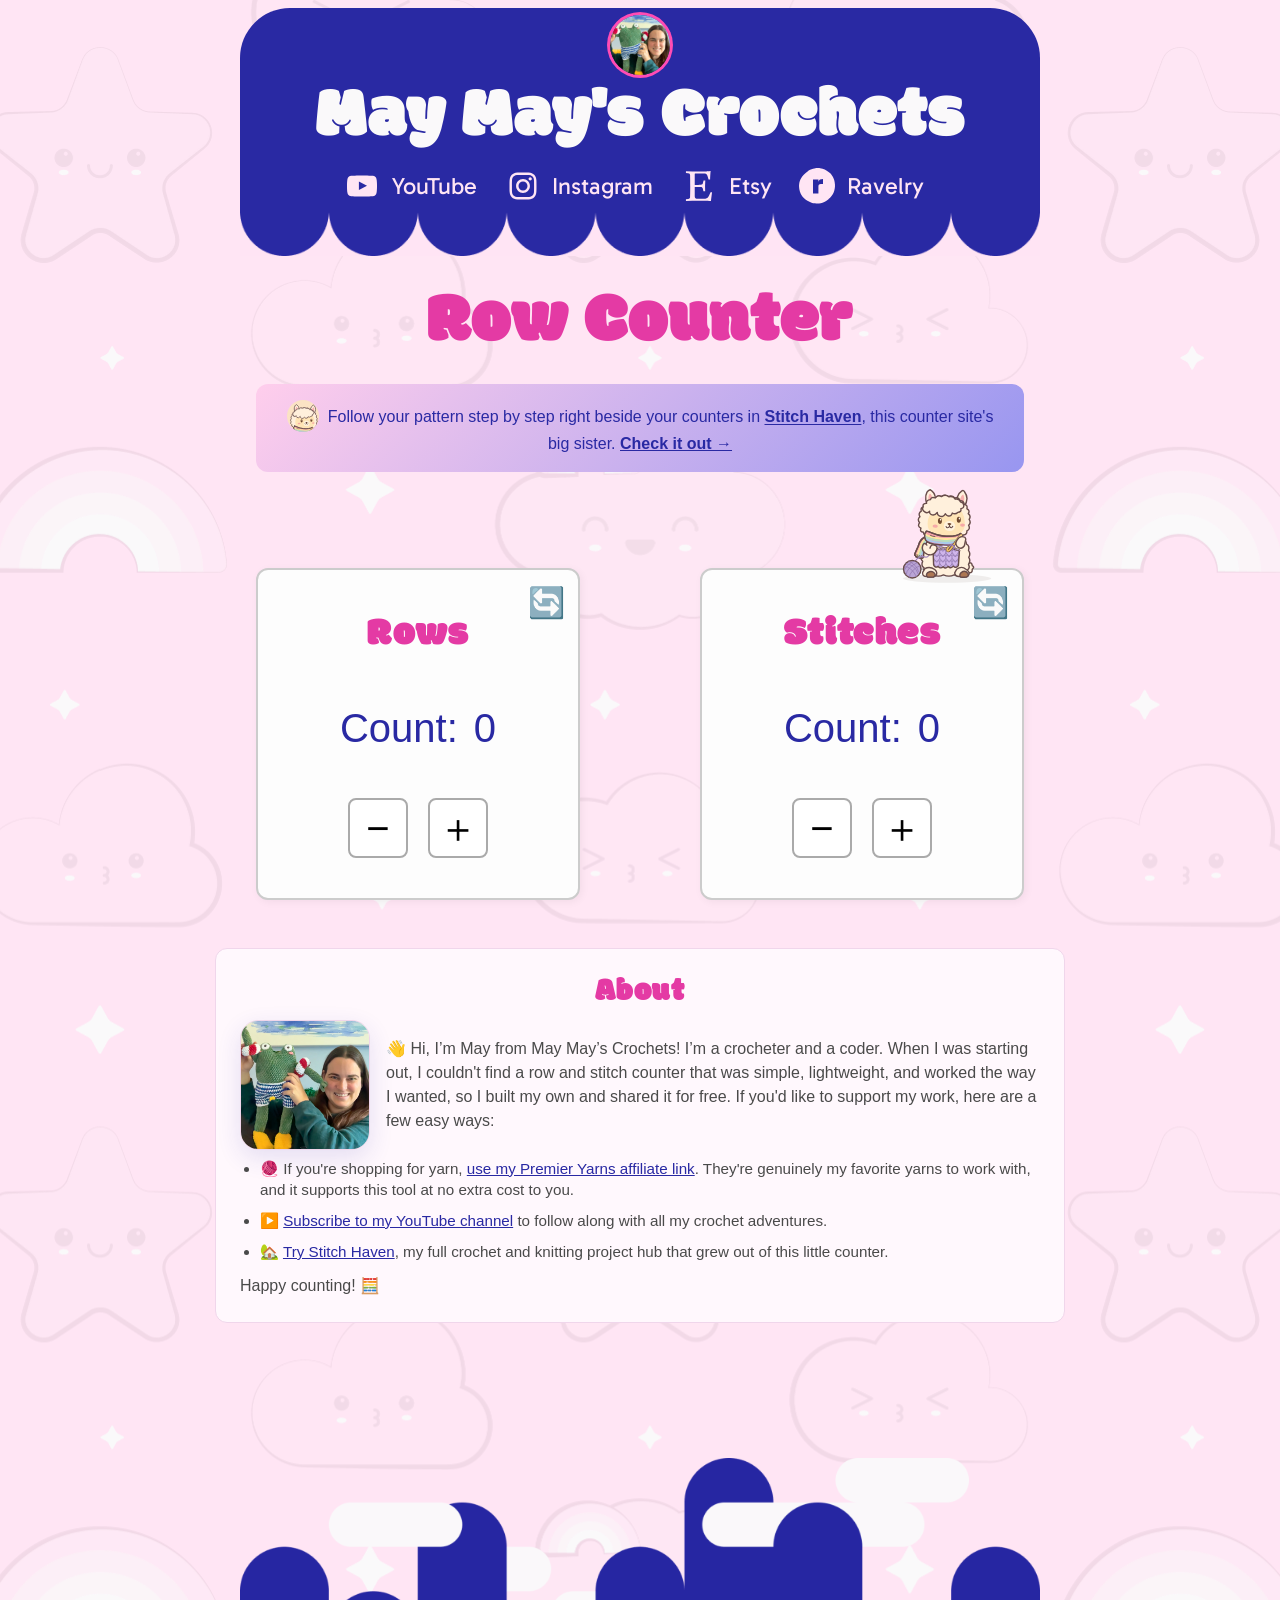
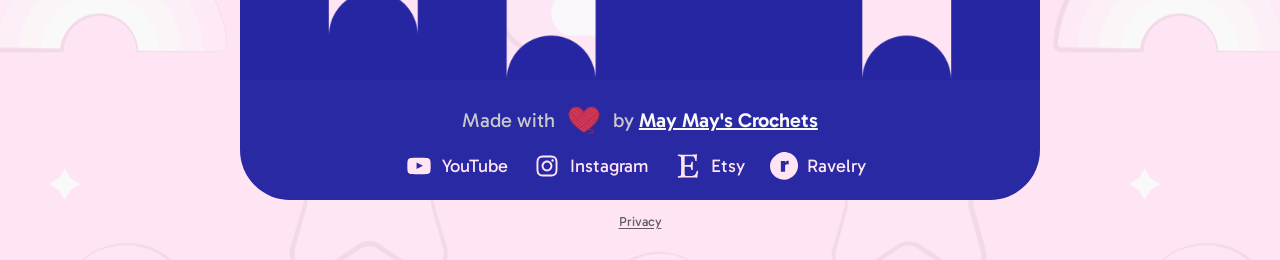
==== commit a7fb802e: "Show footer links two by two on phones to match the header Co-Authored-By: Claude Opus 5.5 <noreply@" ====
--- a/index.html
+++ b/index.html
@@ -35,7 +35,7 @@
   <link rel="icon" href="yarn_heart.png" sizes="192x192">
   <link rel="apple-touch-icon" href="yarn_heart.png">
   <meta name="msapplication-TileImage" content="yarn_heart.png">
-  <link rel="stylesheet" href="styles.css?v=20261111-andie3">
+  <link rel="stylesheet" href="styles.css?v=20261111-andie4">
   <script src="counter.js?v=20260812-hygiene" defer></script>
   <script src="buddy.js?v=20261111-andie2" defer></script>
 </head>
--- a/styles.css
+++ b/styles.css
@@ -715,7 +715,7 @@
   }
 }
 
-/* Header links: one row down to small tablets, two by two on phones */
+/* Header and footer links: one row down to small tablets, two by two on phones */
 @media (max-width: 720px) {
   .stitch-haven-banner p {
     text-wrap: balance;
@@ -728,7 +728,8 @@
 }
 
 @media (max-width: 480px) {
-  .site-header .social-links--labeled {
+  .site-header .social-links--labeled,
+  .site-footer .social-links--labeled {
     display: grid;
     grid-template-columns: repeat(2, auto);
     justify-content: center;
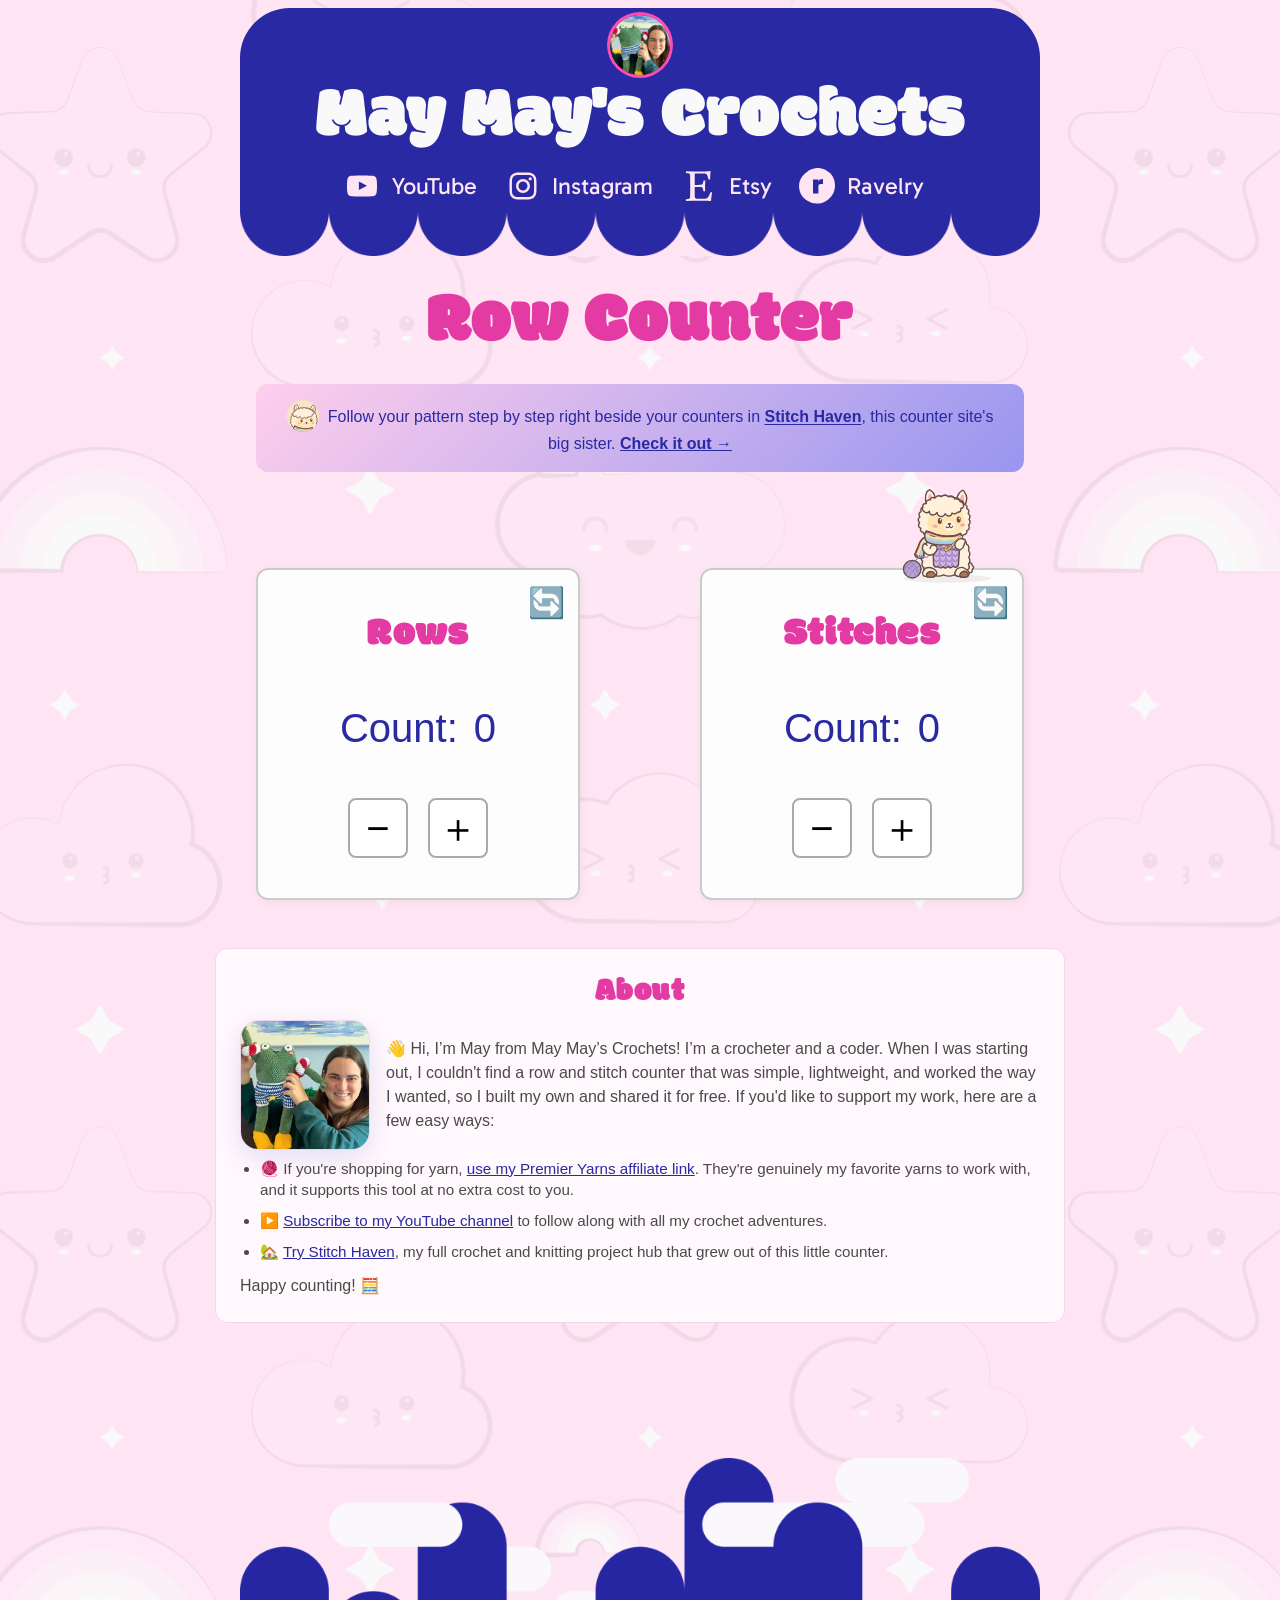
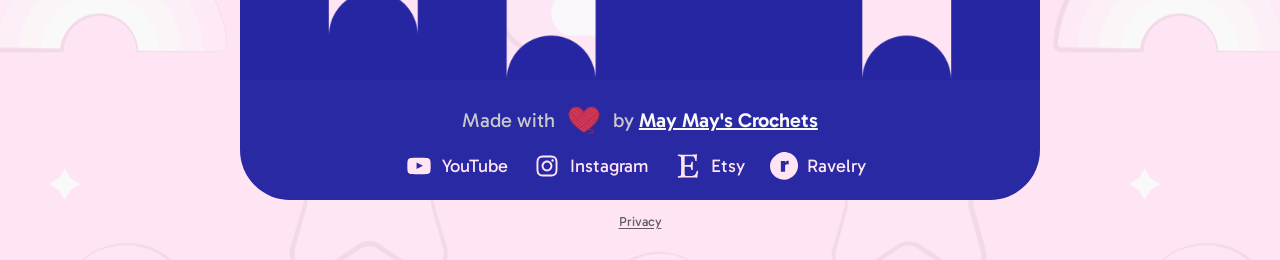
==== commit 7e8a9168: "Fix Andie flash on mobile" ====
--- a/index.html
+++ b/index.html
@@ -35,7 +35,7 @@
   <link rel="icon" href="yarn_heart.png" sizes="192x192">
   <link rel="apple-touch-icon" href="yarn_heart.png">
   <meta name="msapplication-TileImage" content="yarn_heart.png">
-  <link rel="stylesheet" href="styles.css?v=20261111-andie4">
+  <link rel="stylesheet" href="styles.css?v=20261111-andie5">
   <script src="counter.js?v=20260812-hygiene" defer></script>
   <script src="buddy.js?v=20261111-andie2" defer></script>
 </head>
--- a/styles.css
+++ b/styles.css
@@ -362,6 +362,7 @@
   border: 0;
   background: none;
   cursor: pointer;
+  -webkit-tap-highlight-color: transparent;
 }
 
 .crafting-buddy__toggle img {
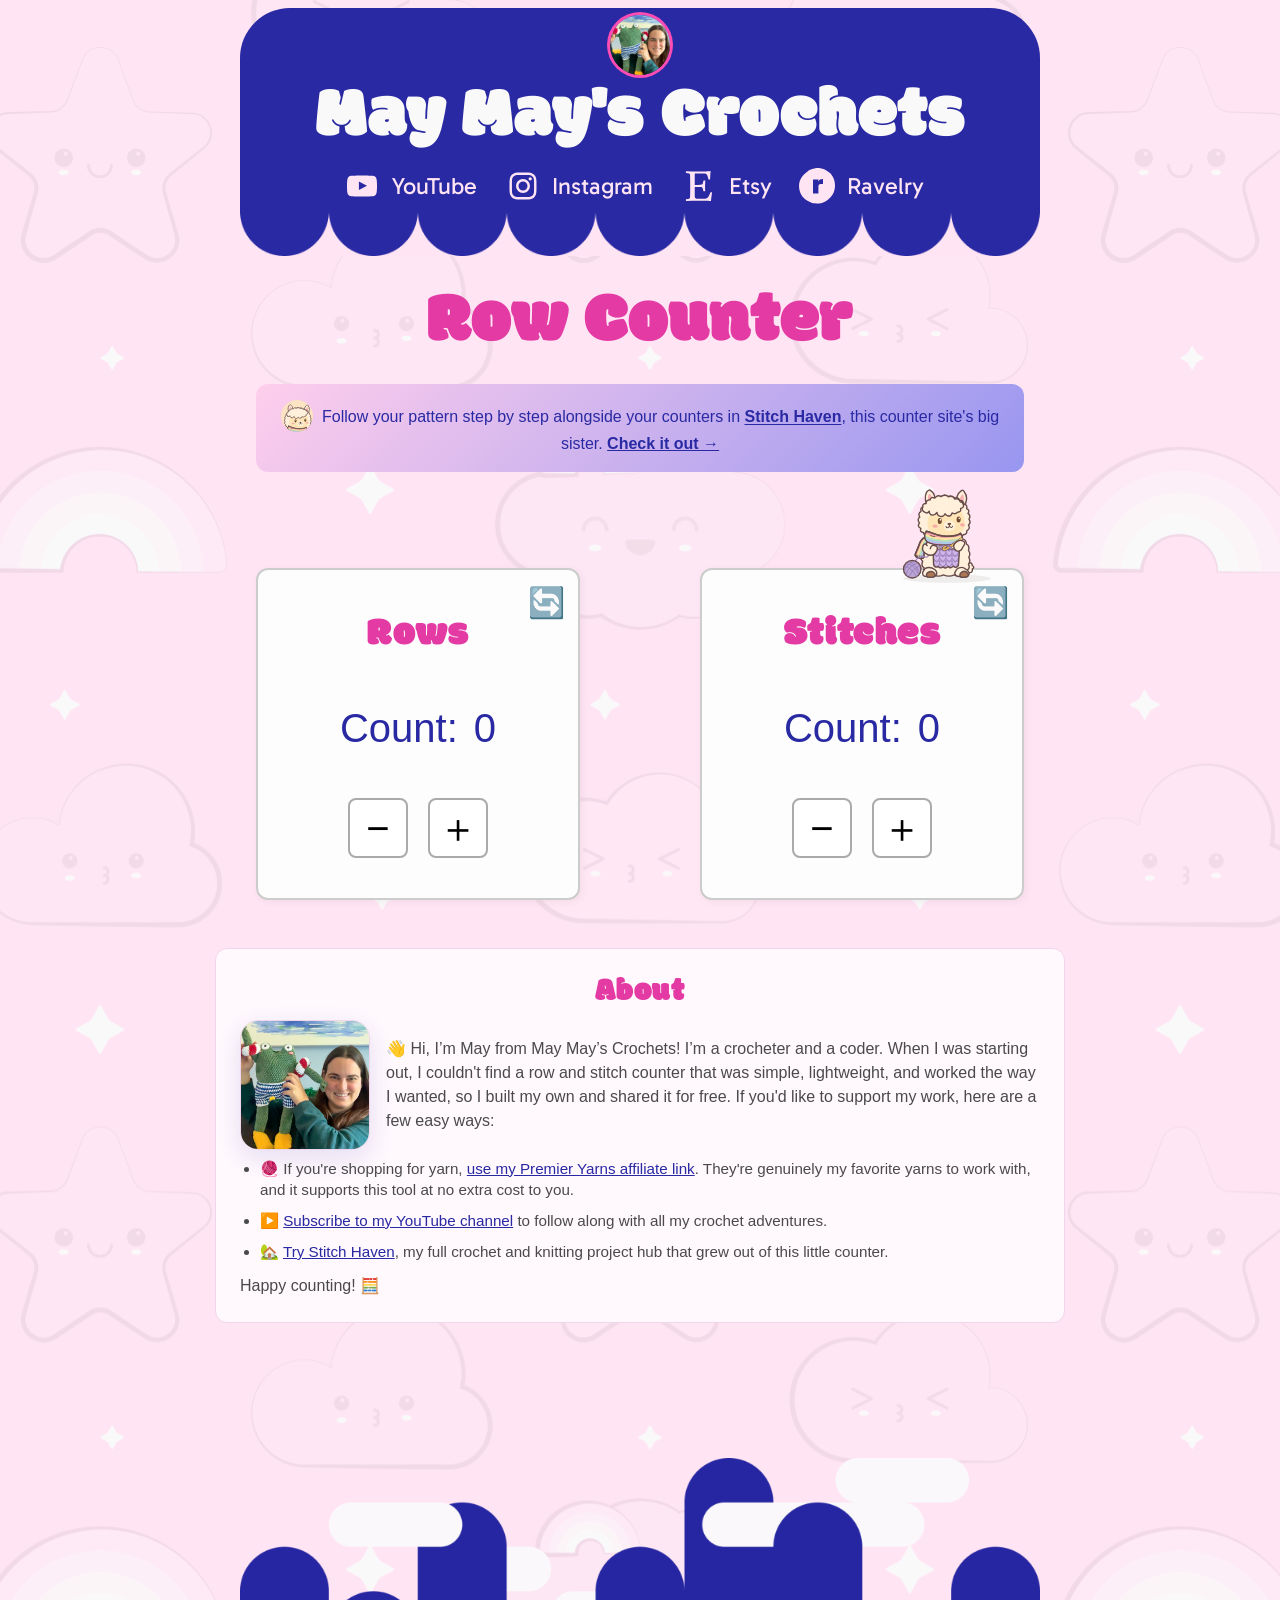
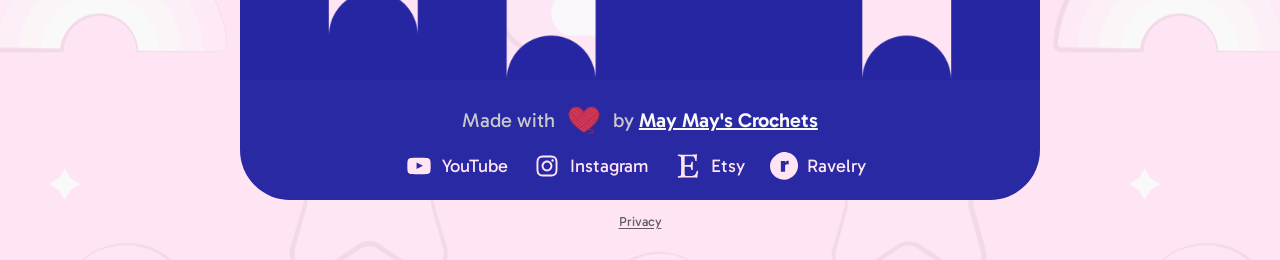
==== commit 5ec58a44: "Say "alongside" in the Stitch Haven banner Co-Authored-By: Claude Opus 5.5 <noreply@anthropic.com>" ====
--- a/index.html
+++ b/index.html
@@ -122,7 +122,7 @@
           <div class="stitch-haven-banner">
             <p>
               <img class="stitch-haven-banner__buddy" src="andie_avatar.svg" alt="" width="220" height="220">
-              Follow your pattern step by step right beside your counters in
+              Follow your pattern step by step alongside your counters in
               <a href="https://stitchhaven.maymayscrochets.com?utm_source=counter"
                  target="_blank" rel="noopener" class="stitch-haven-link">
                 Stitch Haven</a>, this counter site's big sister.
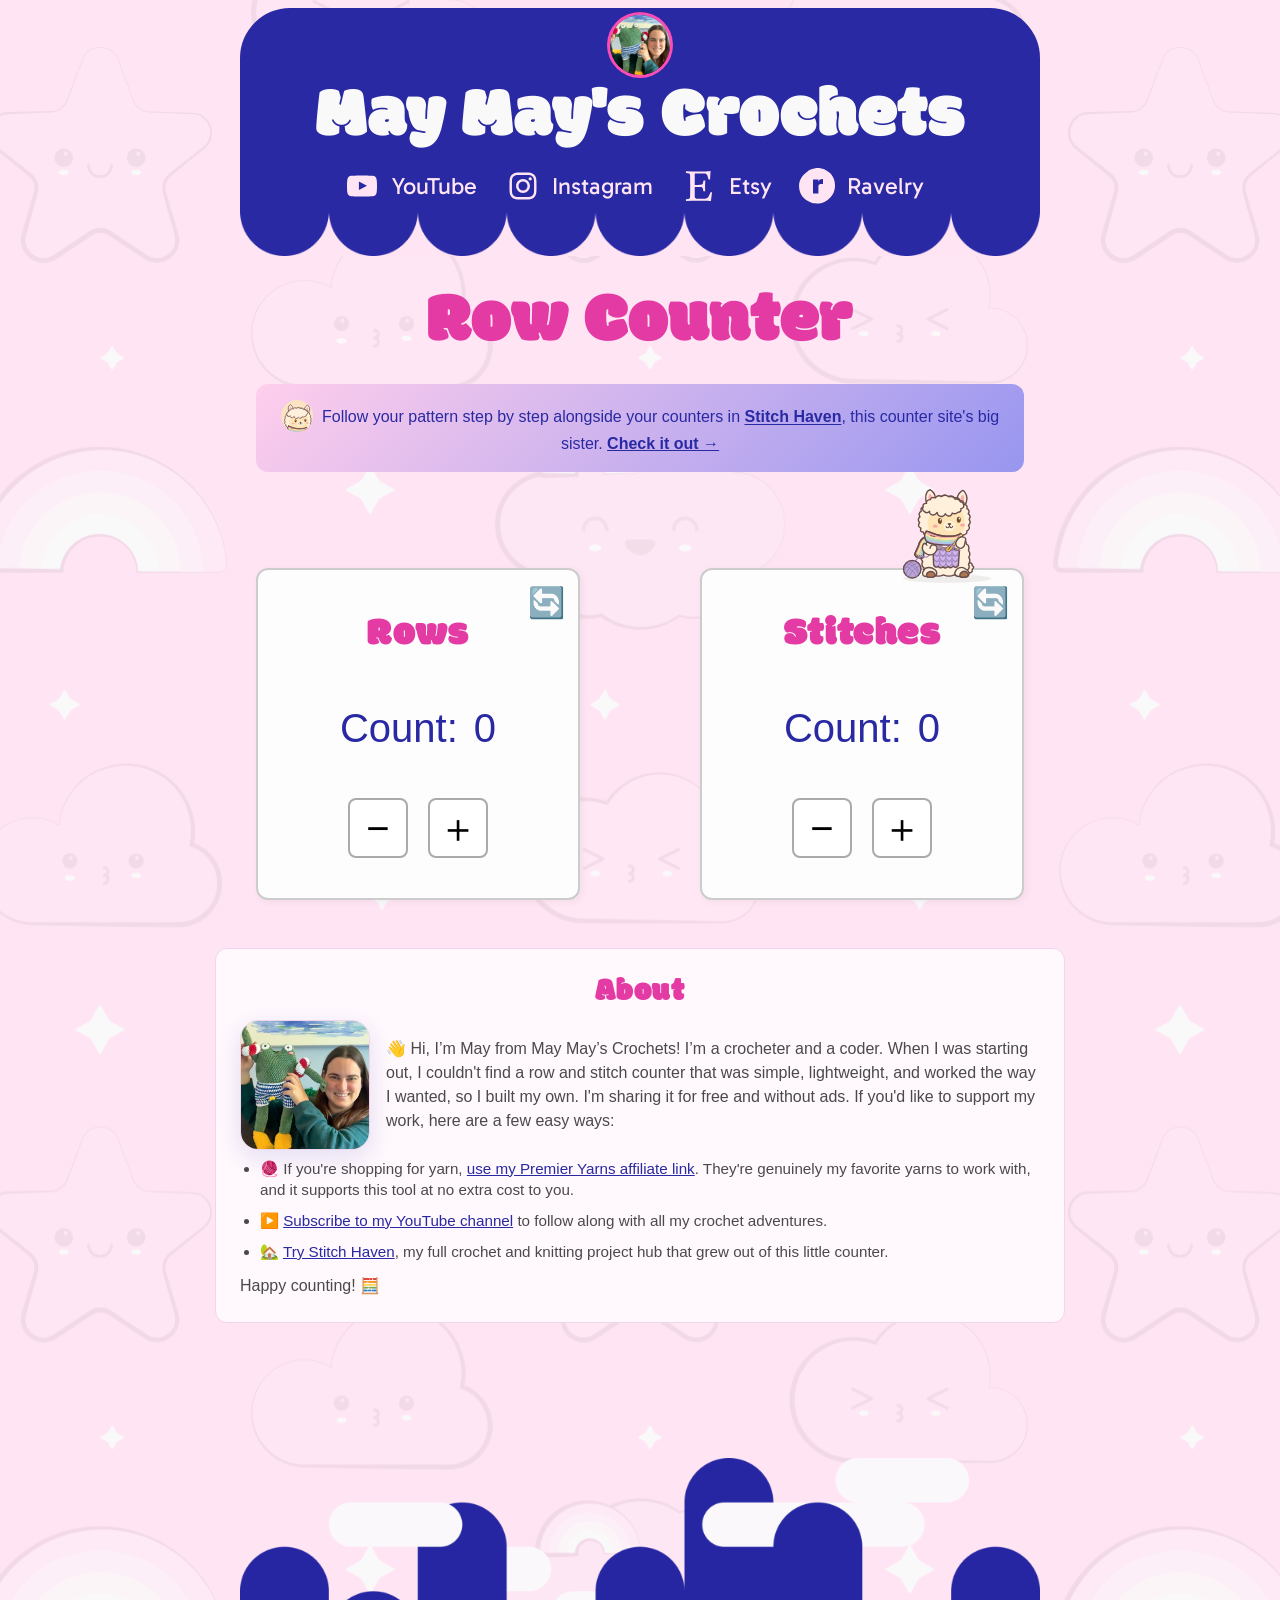
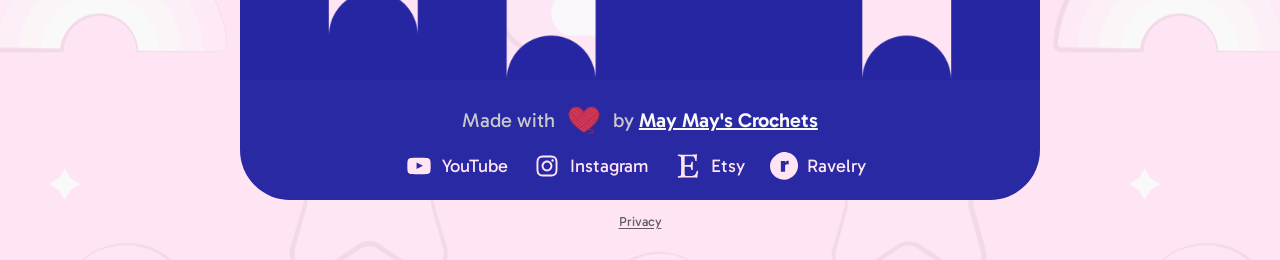
==== commit 3adb54b4: "Update ad-free copy" ====
--- a/index.html
+++ b/index.html
@@ -13,12 +13,12 @@
 
   <meta name="robots" content="max-image-preview:large">
   <title>Row and Stitch Counter for Crochet and Knitting</title>
-  <meta name="description" content="Free, interactive row and stitch counter for crochet and knitting. Lightweight, easy to use, and no log-in required!">
+  <meta name="description" content="Free, interactive row and stitch counter for crochet and knitting. Lightweight, ad-free, and no log-in required!">
   <link rel="canonical" href="https://counter.maymayscrochets.com/">
   <meta property="og:type" content="website">
   <meta property="og:title" content="Row and Stitch Counter for Crochet and Knitting">
   <meta property="og:url" content="https://counter.maymayscrochets.com/">
-  <meta property="og:description" content="Free, interactive row and stitch counter for crochet and knitting. Lightweight, easy to use, and no log-in required!">
+  <meta property="og:description" content="Free, interactive row and stitch counter for crochet and knitting. Lightweight, ad-free, and no log-in required!">
   <meta name="author" content="May May's Crochets">
   <meta property="og:site_name" content="May May&#039;s Crochets">
   <meta property="og:image" content="https://counter.maymayscrochets.com/yarn_heart.png">
@@ -29,7 +29,7 @@
   <meta name="twitter:image" content="https://counter.maymayscrochets.com/yarn_heart.png">
   <meta name="twitter:card" content="summary_large_image">
   <meta name="twitter:title" content="Row and Stitch Counter for Crochet and Knitting">
-  <meta name="twitter:description" content="Free, interactive row and stitch counter for crochet and knitting. Lightweight, easy to use, and no log-in required!">
+  <meta name="twitter:description" content="Free, interactive row and stitch counter for crochet and knitting. Lightweight, ad-free, and no log-in required!">
   <meta name="google-site-verification" content="96zcWmvWQ5Y3mNIvaWmxEFenQrFo3_3DZJ_jO-Lgjtc">
   <link rel="icon" href="yarn_heart.png" sizes="32x32">
   <link rel="icon" href="yarn_heart.png" sizes="192x192">
@@ -194,7 +194,7 @@
               <img class="about-card__photo" src="may_victor_frog.webp" alt="May holding a crocheted Victor Frog amigurumi plush" width="128" height="128" loading="lazy" decoding="async">
               <p class="about-card__bio">
                 👋 Hi, I’m May from May May’s Crochets! I’m a crocheter and a coder.
-                When I was starting out, I couldn't find a row and stitch counter that was simple, lightweight, and worked the way I wanted, so I built my own and shared it for free.
+                When I was starting out, I couldn't find a row and stitch counter that was simple, lightweight, and worked the way I wanted, so I built my own. I'm sharing it for free and without ads.
                 If you'd like to support my work, here are a few easy ways:
               </p>
             </div>
